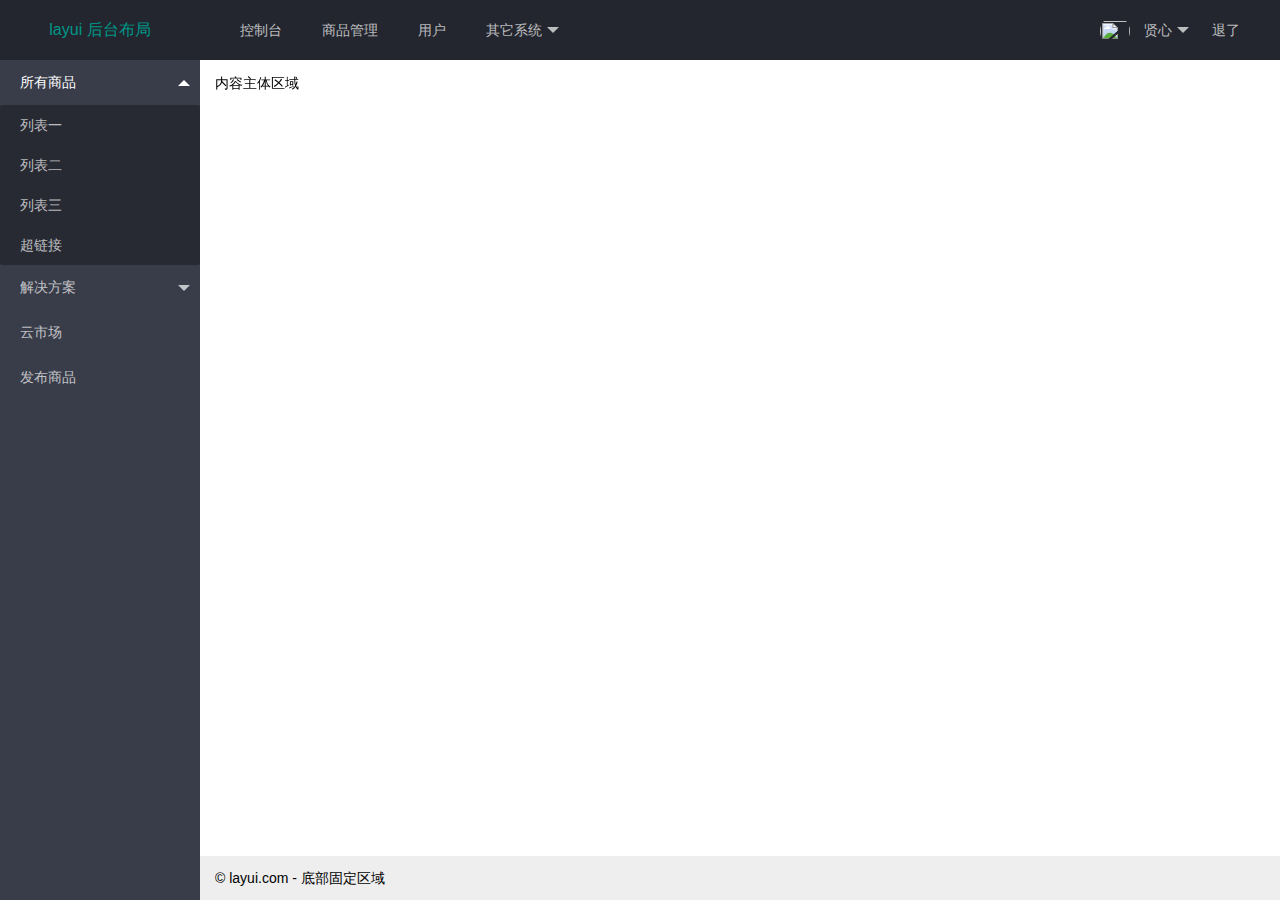
==== index.html @ 449ed222 "登录注册" ====
<!DOCTYPE html>
<html lang="en">

<head>
    <meta charset="UTF-8">
    <meta name="viewport" content="width=device-width, initial-scale=1.0">
    <title>Document</title>
</head>
<link rel="stylesheet" href="/assets/lib/layui/css/layui.css">

<body class="layui-layout-body">
    <div class="layui-layout layui-layout-admin">
        <div class="layui-header">
            <div class="layui-logo">layui 后台布局</div>
            <!-- 头部区域（可配合layui已有的水平导航） -->
            <ul class="layui-nav layui-layout-left">
                <li class="layui-nav-item"><a href="">控制台</a></li>
                <li class="layui-nav-item"><a href="">商品管理</a></li>
                <li class="layui-nav-item"><a href="">用户</a></li>
                <li class="layui-nav-item">
                    <a href="javascript:;">其它系统</a>
                    <dl class="layui-nav-child">
                        <dd><a href="">邮件管理</a></dd>
                        <dd><a href="">消息管理</a></dd>
                        <dd><a href="">授权管理</a></dd>
                    </dl>
                </li>
            </ul>
            <ul class="layui-nav layui-layout-right">
                <li class="layui-nav-item">
                    <a href="javascript:;">
                        <img src="http://t.cn/RCzsdCq" class="layui-nav-img">
                        贤心
                    </a>
                    <dl class="layui-nav-child">
                        <dd><a href="">基本资料</a></dd>
                        <dd><a href="">安全设置</a></dd>
                    </dl>
                </li>
                <li class="layui-nav-item"><a href="">退了</a></li>
            </ul>
        </div>

        <div class="layui-side layui-bg-black">
            <div class="layui-side-scroll">
                <!-- 左侧导航区域（可配合layui已有的垂直导航） -->
                <ul class="layui-nav layui-nav-tree" lay-filter="test">
                    <li class="layui-nav-item layui-nav-itemed">
                        <a class="" href="javascript:;">所有商品</a>
                        <dl class="layui-nav-child">
                            <dd><a href="javascript:;">列表一</a></dd>
                            <dd><a href="javascript:;">列表二</a></dd>
                            <dd><a href="javascript:;">列表三</a></dd>
                            <dd><a href="">超链接</a></dd>
                        </dl>
                    </li>
                    <li class="layui-nav-item">
                        <a href="javascript:;">解决方案</a>
                        <dl class="layui-nav-child">
                            <dd><a href="javascript:;">列表一</a></dd>
                            <dd><a href="javascript:;">列表二</a></dd>
                            <dd><a href="">超链接</a></dd>
                        </dl>
                    </li>
                    <li class="layui-nav-item"><a href="">云市场</a></li>
                    <li class="layui-nav-item"><a href="">发布商品</a></li>
                </ul>
            </div>
        </div>

        <div class="layui-body">
            <!-- 内容主体区域 -->
            <div style="padding: 15px;">内容主体区域</div>
        </div>

        <div class="layui-footer">
            <!-- 底部固定区域 -->
            © layui.com - 底部固定区域
        </div>
    </div>
    <script src="/assets/lib/layui/layui.all.js"></script>

</body>

</html>
---- assets/lib/layui/css/layui.css ----
/** layui-v2.5.5 MIT License By https://www.layui.com */
 .layui-inline,img{display:inline-block;vertical-align:middle}h1,h2,h3,h4,h5,h6{font-weight:400}.layui-edge,.layui-header,.layui-inline,.layui-main{position:relative}.layui-body,.layui-edge,.layui-elip{overflow:hidden}.layui-btn,.layui-edge,.layui-inline,img{vertical-align:middle}.layui-btn,.layui-disabled,.layui-icon,.layui-unselect{-moz-user-select:none;-webkit-user-select:none;-ms-user-select:none}.layui-elip,.layui-form-checkbox span,.layui-form-pane .layui-form-label{text-overflow:ellipsis;white-space:nowrap}.layui-breadcrumb,.layui-tree-btnGroup{visibility:hidden}blockquote,body,button,dd,div,dl,dt,form,h1,h2,h3,h4,h5,h6,input,li,ol,p,pre,td,textarea,th,ul{margin:0;padding:0;-webkit-tap-highlight-color:rgba(0,0,0,0)}a:active,a:hover{outline:0}img{border:none}li{list-style:none}table{border-collapse:collapse;border-spacing:0}h4,h5,h6{font-size:100%}button,input,optgroup,option,select,textarea{font-family:inherit;font-size:inherit;font-style:inherit;font-weight:inherit;outline:0}pre{white-space:pre-wrap;white-space:-moz-pre-wrap;white-space:-pre-wrap;white-space:-o-pre-wrap;word-wrap:break-word}body{line-height:24px;font:14px Helvetica Neue,Helvetica,PingFang SC,Tahoma,Arial,sans-serif}hr{height:1px;margin:10px 0;border:0;clear:both}a{color:#333;text-decoration:none}a:hover{color:#777}a cite{font-style:normal;*cursor:pointer}.layui-border-box,.layui-border-box *{box-sizing:border-box}.layui-box,.layui-box *{box-sizing:content-box}.layui-clear{clear:both;*zoom:1}.layui-clear:after{content:'\20';clear:both;*zoom:1;display:block;height:0}.layui-inline{*display:inline;*zoom:1}.layui-edge{display:inline-block;width:0;height:0;border-width:6px;border-style:dashed;border-color:transparent}.layui-edge-top{top:-4px;border-bottom-color:#999;border-bottom-style:solid}.layui-edge-right{border-left-color:#999;border-left-style:solid}.layui-edge-bottom{top:2px;border-top-color:#999;border-top-style:solid}.layui-edge-left{border-right-color:#999;border-right-style:solid}.layui-disabled,.layui-disabled:hover{color:#d2d2d2!important;cursor:not-allowed!important}.layui-circle{border-radius:100%}.layui-show{display:block!important}.layui-hide{display:none!important}@font-face{font-family:layui-icon;src:url(../font/iconfont.eot?v=250);src:url(../font/iconfont.eot?v=250#iefix) format('embedded-opentype'),url(../font/iconfont.woff2?v=250) format('woff2'),url(../font/iconfont.woff?v=250) format('woff'),url(../font/iconfont.ttf?v=250) format('truetype'),url(../font/iconfont.svg?v=250#layui-icon) format('svg')}.layui-icon{font-family:layui-icon!important;font-size:16px;font-style:normal;-webkit-font-smoothing:antialiased;-moz-osx-font-smoothing:grayscale}.layui-icon-reply-fill:before{content:"\e611"}.layui-icon-set-fill:before{content:"\e614"}.layui-icon-menu-fill:before{content:"\e60f"}.layui-icon-search:before{content:"\e615"}.layui-icon-share:before{content:"\e641"}.layui-icon-set-sm:before{content:"\e620"}.layui-icon-engine:before{content:"\e628"}.layui-icon-close:before{content:"\1006"}.layui-icon-close-fill:before{content:"\1007"}.layui-icon-chart-screen:before{content:"\e629"}.layui-icon-star:before{content:"\e600"}.layui-icon-circle-dot:before{content:"\e617"}.layui-icon-chat:before{content:"\e606"}.layui-icon-release:before{content:"\e609"}.layui-icon-list:before{content:"\e60a"}.layui-icon-chart:before{content:"\e62c"}.layui-icon-ok-circle:before{content:"\1005"}.layui-icon-layim-theme:before{content:"\e61b"}.layui-icon-table:before{content:"\e62d"}.layui-icon-right:before{content:"\e602"}.layui-icon-left:before{content:"\e603"}.layui-icon-cart-simple:before{content:"\e698"}.layui-icon-face-cry:before{content:"\e69c"}.layui-icon-face-smile:before{content:"\e6af"}.layui-icon-survey:before{content:"\e6b2"}.layui-icon-tree:before{content:"\e62e"}.layui-icon-upload-circle:before{content:"\e62f"}.layui-icon-add-circle:before{content:"\e61f"}.layui-icon-download-circle:before{content:"\e601"}.layui-icon-templeate-1:before{content:"\e630"}.layui-icon-util:before{content:"\e631"}.layui-icon-face-surprised:before{content:"\e664"}.layui-icon-edit:before{content:"\e642"}.layui-icon-speaker:before{content:"\e645"}.layui-icon-down:before{content:"\e61a"}.layui-icon-file:before{content:"\e621"}.layui-icon-layouts:before{content:"\e632"}.layui-icon-rate-half:before{content:"\e6c9"}.layui-icon-add-circle-fine:before{content:"\e608"}.layui-icon-prev-circle:before{content:"\e633"}.layui-icon-read:before{content:"\e705"}.layui-icon-404:before{content:"\e61c"}.layui-icon-carousel:before{content:"\e634"}.layui-icon-help:before{content:"\e607"}.layui-icon-code-circle:before{content:"\e635"}.layui-icon-water:before{content:"\e636"}.layui-icon-username:before{content:"\e66f"}.layui-icon-find-fill:before{content:"\e670"}.layui-icon-about:before{content:"\e60b"}.layui-icon-location:before{content:"\e715"}.layui-icon-up:before{content:"\e619"}.layui-icon-pause:before{content:"\e651"}.layui-icon-date:before{content:"\e637"}.layui-icon-layim-uploadfile:before{content:"\e61d"}.layui-icon-delete:before{content:"\e640"}.layui-icon-play:before{content:"\e652"}.layui-icon-top:before{content:"\e604"}.layui-icon-friends:before{content:"\e612"}.layui-icon-refresh-3:before{content:"\e9aa"}.layui-icon-ok:before{content:"\e605"}.layui-icon-layer:before{content:"\e638"}.layui-icon-face-smile-fine:before{content:"\e60c"}.layui-icon-dollar:before{content:"\e659"}.layui-icon-group:before{content:"\e613"}.layui-icon-layim-download:before{content:"\e61e"}.layui-icon-picture-fine:before{content:"\e60d"}.layui-icon-link:before{content:"\e64c"}.layui-icon-diamond:before{content:"\e735"}.layui-icon-log:before{content:"\e60e"}.layui-icon-rate-solid:before{content:"\e67a"}.layui-icon-fonts-del:before{content:"\e64f"}.layui-icon-unlink:before{content:"\e64d"}.layui-icon-fonts-clear:before{content:"\e639"}.layui-icon-triangle-r:before{content:"\e623"}.layui-icon-circle:before{content:"\e63f"}.layui-icon-radio:before{content:"\e643"}.layui-icon-align-center:before{content:"\e647"}.layui-icon-align-right:before{content:"\e648"}.layui-icon-align-left:before{content:"\e649"}.layui-icon-loading-1:before{content:"\e63e"}.layui-icon-return:before{content:"\e65c"}.layui-icon-fonts-strong:before{content:"\e62b"}.layui-icon-upload:before{content:"\e67c"}.layui-icon-dialogue:before{content:"\e63a"}.layui-icon-video:before{content:"\e6ed"}.layui-icon-headset:before{content:"\e6fc"}.layui-icon-cellphone-fine:before{content:"\e63b"}.layui-icon-add-1:before{content:"\e654"}.layui-icon-face-smile-b:before{content:"\e650"}.layui-icon-fonts-html:before{content:"\e64b"}.layui-icon-form:before{content:"\e63c"}.layui-icon-cart:before{content:"\e657"}.layui-icon-camera-fill:before{content:"\e65d"}.layui-icon-tabs:before{content:"\e62a"}.layui-icon-fonts-code:before{content:"\e64e"}.layui-icon-fire:before{content:"\e756"}.layui-icon-set:before{content:"\e716"}.layui-icon-fonts-u:before{content:"\e646"}.layui-icon-triangle-d:before{content:"\e625"}.layui-icon-tips:before{content:"\e702"}.layui-icon-picture:before{content:"\e64a"}.layui-icon-more-vertical:before{content:"\e671"}.layui-icon-flag:before{content:"\e66c"}.layui-icon-loading:before{content:"\e63d"}.layui-icon-fonts-i:before{content:"\e644"}.layui-icon-refresh-1:before{content:"\e666"}.layui-icon-rmb:before{content:"\e65e"}.layui-icon-home:before{content:"\e68e"}.layui-icon-user:before{content:"\e770"}.layui-icon-notice:before{content:"\e667"}.layui-icon-login-weibo:before{content:"\e675"}.layui-icon-voice:before{content:"\e688"}.layui-icon-upload-drag:before{content:"\e681"}.layui-icon-login-qq:before{content:"\e676"}.layui-icon-snowflake:before{content:"\e6b1"}.layui-icon-file-b:before{content:"\e655"}.layui-icon-template:before{content:"\e663"}.layui-icon-auz:before{content:"\e672"}.layui-icon-console:before{content:"\e665"}.layui-icon-app:before{content:"\e653"}.layui-icon-prev:before{content:"\e65a"}.layui-icon-website:before{content:"\e7ae"}.layui-icon-next:before{content:"\e65b"}.layui-icon-component:before{content:"\e857"}.layui-icon-more:before{content:"\e65f"}.layui-icon-login-wechat:before{content:"\e677"}.layui-icon-shrink-right:before{content:"\e668"}.layui-icon-spread-left:before{content:"\e66b"}.layui-icon-camera:before{content:"\e660"}.layui-icon-note:before{content:"\e66e"}.layui-icon-refresh:before{content:"\e669"}.layui-icon-female:before{content:"\e661"}.layui-icon-male:before{content:"\e662"}.layui-icon-password:before{content:"\e673"}.layui-icon-senior:before{content:"\e674"}.layui-icon-theme:before{content:"\e66a"}.layui-icon-tread:before{content:"\e6c5"}.layui-icon-praise:before{content:"\e6c6"}.layui-icon-star-fill:before{content:"\e658"}.layui-icon-rate:before{content:"\e67b"}.layui-icon-template-1:before{content:"\e656"}.layui-icon-vercode:before{content:"\e679"}.layui-icon-cellphone:before{content:"\e678"}.layui-icon-screen-full:before{content:"\e622"}.layui-icon-screen-restore:before{content:"\e758"}.layui-icon-cols:before{content:"\e610"}.layui-icon-export:before{content:"\e67d"}.layui-icon-print:before{content:"\e66d"}.layui-icon-slider:before{content:"\e714"}.layui-icon-addition:before{content:"\e624"}.layui-icon-subtraction:before{content:"\e67e"}.layui-icon-service:before{content:"\e626"}.layui-icon-transfer:before{content:"\e691"}.layui-main{width:1140px;margin:0 auto}.layui-header{z-index:1000;height:60px}.layui-header a:hover{transition:all .5s;-webkit-transition:all .5s}.layui-side{position:fixed;left:0;top:0;bottom:0;z-index:999;width:200px;overflow-x:hidden}.layui-side-scroll{position:relative;width:220px;height:100%;overflow-x:hidden}.layui-body{position:absolute;left:200px;right:0;top:0;bottom:0;z-index:998;width:auto;overflow-y:auto;box-sizing:border-box}.layui-layout-body{overflow:hidden}.layui-layout-admin .layui-header{background-color:#23262E}.layui-layout-admin .layui-side{top:60px;width:200px;overflow-x:hidden}.layui-layout-admin .layui-body{position:fixed;top:60px;bottom:44px}.layui-layout-admin .layui-main{width:auto;margin:0 15px}.layui-layout-admin .layui-footer{position:fixed;left:200px;right:0;bottom:0;height:44px;line-height:44px;padding:0 15px;background-color:#eee}.layui-layout-admin .layui-logo{position:absolute;left:0;top:0;width:200px;height:100%;line-height:60px;text-align:center;color:#009688;font-size:16px}.layui-layout-admin .layui-header .layui-nav{background:0 0}.layui-layout-left{position:absolute!important;left:200px;top:0}.layui-layout-right{position:absolute!important;right:0;top:0}.layui-container{position:relative;margin:0 auto;padding:0 15px;box-sizing:border-box}.layui-fluid{position:relative;margin:0 auto;padding:0 15px}.layui-row:after,.layui-row:before{content:'';display:block;clear:both}.layui-col-lg1,.layui-col-lg10,.layui-col-lg11,.layui-col-lg12,.layui-col-lg2,.layui-col-lg3,.layui-col-lg4,.layui-col-lg5,.layui-col-lg6,.layui-col-lg7,.layui-col-lg8,.layui-col-lg9,.layui-col-md1,.layui-col-md10,.layui-col-md11,.layui-col-md12,.layui-col-md2,.layui-col-md3,.layui-col-md4,.layui-col-md5,.layui-col-md6,.layui-col-md7,.layui-col-md8,.layui-col-md9,.layui-col-sm1,.layui-col-sm10,.layui-col-sm11,.layui-col-sm12,.layui-col-sm2,.layui-col-sm3,.layui-col-sm4,.layui-col-sm5,.layui-col-sm6,.layui-col-sm7,.layui-col-sm8,.layui-col-sm9,.layui-col-xs1,.layui-col-xs10,.layui-col-xs11,.layui-col-xs12,.layui-col-xs2,.layui-col-xs3,.layui-col-xs4,.layui-col-xs5,.layui-col-xs6,.layui-col-xs7,.layui-col-xs8,.layui-col-xs9{position:relative;display:block;box-sizing:border-box}.layui-col-xs1,.layui-col-xs10,.layui-col-xs11,.layui-col-xs12,.layui-col-xs2,.layui-col-xs3,.layui-col-xs4,.layui-col-xs5,.layui-col-xs6,.layui-col-xs7,.layui-col-xs8,.layui-col-xs9{float:left}.layui-col-xs1{width:8.33333333%}.layui-col-xs2{width:16.66666667%}.layui-col-xs3{width:25%}.layui-col-xs4{width:33.33333333%}.layui-col-xs5{width:41.66666667%}.layui-col-xs6{width:50%}.layui-col-xs7{width:58.33333333%}.layui-col-xs8{width:66.66666667%}.layui-col-xs9{width:75%}.layui-col-xs10{width:83.33333333%}.layui-col-xs11{width:91.66666667%}.layui-col-xs12{width:100%}.layui-col-xs-offset1{margin-left:8.33333333%}.layui-col-xs-offset2{margin-left:16.66666667%}.layui-col-xs-offset3{margin-left:25%}.layui-col-xs-offset4{margin-left:33.33333333%}.layui-col-xs-offset5{margin-left:41.66666667%}.layui-col-xs-offset6{margin-left:50%}.layui-col-xs-offset7{margin-left:58.33333333%}.layui-col-xs-offset8{margin-left:66.66666667%}.layui-col-xs-offset9{margin-left:75%}.layui-col-xs-offset10{margin-left:83.33333333%}.layui-col-xs-offset11{margin-left:91.66666667%}.layui-col-xs-offset12{margin-left:100%}@media screen and (max-width:768px){.layui-hide-xs{display:none!important}.layui-show-xs-block{display:block!important}.layui-show-xs-inline{display:inline!important}.layui-show-xs-inline-block{display:inline-block!important}}@media screen and (min-width:768px){.layui-container{width:750px}.layui-hide-sm{display:none!important}.layui-show-sm-block{display:block!important}.layui-show-sm-inline{display:inline!important}.layui-show-sm-inline-block{display:inline-block!important}.layui-col-sm1,.layui-col-sm10,.layui-col-sm11,.layui-col-sm12,.layui-col-sm2,.layui-col-sm3,.layui-col-sm4,.layui-col-sm5,.layui-col-sm6,.layui-col-sm7,.layui-col-sm8,.layui-col-sm9{float:left}.layui-col-sm1{width:8.33333333%}.layui-col-sm2{width:16.66666667%}.layui-col-sm3{width:25%}.layui-col-sm4{width:33.33333333%}.layui-col-sm5{width:41.66666667%}.layui-col-sm6{width:50%}.layui-col-sm7{width:58.33333333%}.layui-col-sm8{width:66.66666667%}.layui-col-sm9{width:75%}.layui-col-sm10{width:83.33333333%}.layui-col-sm11{width:91.66666667%}.layui-col-sm12{width:100%}.layui-col-sm-offset1{margin-left:8.33333333%}.layui-col-sm-offset2{margin-left:16.66666667%}.layui-col-sm-offset3{margin-left:25%}.layui-col-sm-offset4{margin-left:33.33333333%}.layui-col-sm-offset5{margin-left:41.66666667%}.layui-col-sm-offset6{margin-left:50%}.layui-col-sm-offset7{margin-left:58.33333333%}.layui-col-sm-offset8{margin-left:66.66666667%}.layui-col-sm-offset9{margin-left:75%}.layui-col-sm-offset10{margin-left:83.33333333%}.layui-col-sm-offset11{margin-left:91.66666667%}.layui-col-sm-offset12{margin-left:100%}}@media screen and (min-width:992px){.layui-container{width:970px}.layui-hide-md{display:none!important}.layui-show-md-block{display:block!important}.layui-show-md-inline{display:inline!important}.layui-show-md-inline-block{display:inline-block!important}.layui-col-md1,.layui-col-md10,.layui-col-md11,.layui-col-md12,.layui-col-md2,.layui-col-md3,.layui-col-md4,.layui-col-md5,.layui-col-md6,.layui-col-md7,.layui-col-md8,.layui-col-md9{float:left}.layui-col-md1{width:8.33333333%}.layui-col-md2{width:16.66666667%}.layui-col-md3{width:25%}.layui-col-md4{width:33.33333333%}.layui-col-md5{width:41.66666667%}.layui-col-md6{width:50%}.layui-col-md7{width:58.33333333%}.layui-col-md8{width:66.66666667%}.layui-col-md9{width:75%}.layui-col-md10{width:83.33333333%}.layui-col-md11{width:91.66666667%}.layui-col-md12{width:100%}.layui-col-md-offset1{margin-left:8.33333333%}.layui-col-md-offset2{margin-left:16.66666667%}.layui-col-md-offset3{margin-left:25%}.layui-col-md-offset4{margin-left:33.33333333%}.layui-col-md-offset5{margin-left:41.66666667%}.layui-col-md-offset6{margin-left:50%}.layui-col-md-offset7{margin-left:58.33333333%}.layui-col-md-offset8{margin-left:66.66666667%}.layui-col-md-offset9{margin-left:75%}.layui-col-md-offset10{margin-left:83.33333333%}.layui-col-md-offset11{margin-left:91.66666667%}.layui-col-md-offset12{margin-left:100%}}@media screen and (min-width:1200px){.layui-container{width:1170px}.layui-hide-lg{display:none!important}.layui-show-lg-block{display:block!important}.layui-show-lg-inline{display:inline!important}.layui-show-lg-inline-block{display:inline-block!important}.layui-col-lg1,.layui-col-lg10,.layui-col-lg11,.layui-col-lg12,.layui-col-lg2,.layui-col-lg3,.layui-col-lg4,.layui-col-lg5,.layui-col-lg6,.layui-col-lg7,.layui-col-lg8,.layui-col-lg9{float:left}.layui-col-lg1{width:8.33333333%}.layui-col-lg2{width:16.66666667%}.layui-col-lg3{width:25%}.layui-col-lg4{width:33.33333333%}.layui-col-lg5{width:41.66666667%}.layui-col-lg6{width:50%}.layui-col-lg7{width:58.33333333%}.layui-col-lg8{width:66.66666667%}.layui-col-lg9{width:75%}.layui-col-lg10{width:83.33333333%}.layui-col-lg11{width:91.66666667%}.layui-col-lg12{width:100%}.layui-col-lg-offset1{margin-left:8.33333333%}.layui-col-lg-offset2{margin-left:16.66666667%}.layui-col-lg-offset3{margin-left:25%}.layui-col-lg-offset4{margin-left:33.33333333%}.layui-col-lg-offset5{margin-left:41.66666667%}.layui-col-lg-offset6{margin-left:50%}.layui-col-lg-offset7{margin-left:58.33333333%}.layui-col-lg-offset8{margin-left:66.66666667%}.layui-col-lg-offset9{margin-left:75%}.layui-col-lg-offset10{margin-left:83.33333333%}.layui-col-lg-offset11{margin-left:91.66666667%}.layui-col-lg-offset12{margin-left:100%}}.layui-col-space1{margin:-.5px}.layui-col-space1>*{padding:.5px}.layui-col-space3{margin:-1.5px}.layui-col-space3>*{padding:1.5px}.layui-col-space5{margin:-2.5px}.layui-col-space5>*{padding:2.5px}.layui-col-space8{margin:-3.5px}.layui-col-space8>*{padding:3.5px}.layui-col-space10{margin:-5px}.layui-col-space10>*{padding:5px}.layui-col-space12{margin:-6px}.layui-col-space12>*{padding:6px}.layui-col-space15{margin:-7.5px}.layui-col-space15>*{padding:7.5px}.layui-col-space18{margin:-9px}.layui-col-space18>*{padding:9px}.layui-col-space20{margin:-10px}.layui-col-space20>*{padding:10px}.layui-col-space22{margin:-11px}.layui-col-space22>*{padding:11px}.layui-col-space25{margin:-12.5px}.layui-col-space25>*{padding:12.5px}.layui-col-space30{margin:-15px}.layui-col-space30>*{padding:15px}.layui-btn,.layui-input,.layui-select,.layui-textarea,.layui-upload-button{outline:0;-webkit-appearance:none;transition:all .3s;-webkit-transition:all .3s;box-sizing:border-box}.layui-elem-quote{margin-bottom:10px;padding:15px;line-height:22px;border-left:5px solid #009688;border-radius:0 2px 2px 0;background-color:#f2f2f2}.layui-quote-nm{border-style:solid;border-width:1px 1px 1px 5px;background:0 0}.layui-elem-field{margin-bottom:10px;padding:0;border-width:1px;border-style:solid}.layui-elem-field legend{margin-left:20px;padding:0 10px;font-size:20px;font-weight:300}.layui-field-title{margin:10px 0 20px;border-width:1px 0 0}.layui-field-box{padding:10px 15px}.layui-field-title .layui-field-box{padding:10px 0}.layui-progress{position:relative;height:6px;border-radius:20px;background-color:#e2e2e2}.layui-progress-bar{position:absolute;left:0;top:0;width:0;max-width:100%;height:6px;border-radius:20px;text-align:right;background-color:#5FB878;transition:all .3s;-webkit-transition:all .3s}.layui-progress-big,.layui-progress-big .layui-progress-bar{height:18px;line-height:18px}.layui-progress-text{position:relative;top:-20px;line-height:18px;font-size:12px;color:#666}.layui-progress-big .layui-progress-text{position:static;padding:0 10px;color:#fff}.layui-collapse{border-width:1px;border-style:solid;border-radius:2px}.layui-colla-content,.layui-colla-item{border-top-width:1px;border-top-style:solid}.layui-colla-item:first-child{border-top:none}.layui-colla-title{position:relative;height:42px;line-height:42px;padding:0 15px 0 35px;color:#333;background-color:#f2f2f2;cursor:pointer;font-size:14px;overflow:hidden}.layui-colla-content{display:none;padding:10px 15px;line-height:22px;color:#666}.layui-colla-icon{position:absolute;left:15px;top:0;font-size:14px}.layui-card{margin-bottom:15px;border-radius:2px;background-color:#fff;box-shadow:0 1px 2px 0 rgba(0,0,0,.05)}.layui-card:last-child{margin-bottom:0}.layui-card-header{position:relative;height:42px;line-height:42px;padding:0 15px;border-bottom:1px solid #f6f6f6;color:#333;border-radius:2px 2px 0 0;font-size:14px}.layui-bg-black,.layui-bg-blue,.layui-bg-cyan,.layui-bg-green,.layui-bg-orange,.layui-bg-red{color:#fff!important}.layui-card-body{position:relative;padding:10px 15px;line-height:24px}.layui-card-body[pad15]{padding:15px}.layui-card-body[pad20]{padding:20px}.layui-card-body .layui-table{margin:5px 0}.layui-card .layui-tab{margin:0}.layui-panel-window{position:relative;padding:15px;border-radius:0;border-top:5px solid #E6E6E6;background-color:#fff}.layui-auxiliar-moving{position:fixed;left:0;right:0;top:0;bottom:0;width:100%;height:100%;background:0 0;z-index:9999999999}.layui-form-label,.layui-form-mid,.layui-form-select,.layui-input-block,.layui-input-inline,.layui-textarea{position:relative}.layui-bg-red{background-color:#FF5722!important}.layui-bg-orange{background-color:#FFB800!important}.layui-bg-green{background-color:#009688!important}.layui-bg-cyan{background-color:#2F4056!important}.layui-bg-blue{background-color:#1E9FFF!important}.layui-bg-black{background-color:#393D49!important}.layui-bg-gray{background-color:#eee!important;color:#666!important}.layui-badge-rim,.layui-colla-content,.layui-colla-item,.layui-collapse,.layui-elem-field,.layui-form-pane .layui-form-item[pane],.layui-form-pane .layui-form-label,.layui-input,.layui-layedit,.layui-layedit-tool,.layui-quote-nm,.layui-select,.layui-tab-bar,.layui-tab-card,.layui-tab-title,.layui-tab-title .layui-this:after,.layui-textarea{border-color:#e6e6e6}.layui-timeline-item:before,hr{background-color:#e6e6e6}.layui-text{line-height:22px;font-size:14px;color:#666}.layui-text h1,.layui-text h2,.layui-text h3{font-weight:500;color:#333}.layui-text h1{font-size:30px}.layui-text h2{font-size:24px}.layui-text h3{font-size:18px}.layui-text a:not(.layui-btn){color:#01AAED}.layui-text a:not(.layui-btn):hover{text-decoration:underline}.layui-text ul{padding:5px 0 5px 15px}.layui-text ul li{margin-top:5px;list-style-type:disc}.layui-text em,.layui-word-aux{color:#999!important;padding:0 5px!important}.layui-btn{display:inline-block;height:38px;line-height:38px;padding:0 18px;background-color:#009688;color:#fff;white-space:nowrap;text-align:center;font-size:14px;border:none;border-radius:2px;cursor:pointer}.layui-btn:hover{opacity:.8;filter:alpha(opacity=80);color:#fff}.layui-btn:active{opacity:1;filter:alpha(opacity=100)}.layui-btn+.layui-btn{margin-left:10px}.layui-btn-container{font-size:0}.layui-btn-container .layui-btn{margin-right:10px;margin-bottom:10px}.layui-btn-container .layui-btn+.layui-btn{margin-left:0}.layui-table .layui-btn-container .layui-btn{margin-bottom:9px}.layui-btn-radius{border-radius:100px}.layui-btn .layui-icon{margin-right:3px;font-size:18px;vertical-align:bottom;vertical-align:middle\9}.layui-btn-primary{border:1px solid #C9C9C9;background-color:#fff;color:#555}.layui-btn-primary:hover{border-color:#009688;color:#333}.layui-btn-normal{background-color:#1E9FFF}.layui-btn-warm{background-color:#FFB800}.layui-btn-danger{background-color:#FF5722}.layui-btn-checked{background-color:#5FB878}.layui-btn-disabled,.layui-btn-disabled:active,.layui-btn-disabled:hover{border:1px solid #e6e6e6;background-color:#FBFBFB;color:#C9C9C9;cursor:not-allowed;opacity:1}.layui-btn-lg{height:44px;line-height:44px;padding:0 25px;font-size:16px}.layui-btn-sm{height:30px;line-height:30px;padding:0 10px;font-size:12px}.layui-btn-sm i{font-size:16px!important}.layui-btn-xs{height:22px;line-height:22px;padding:0 5px;font-size:12px}.layui-btn-xs i{font-size:14px!important}.layui-btn-group{display:inline-block;vertical-align:middle;font-size:0}.layui-btn-group .layui-btn{margin-left:0!important;margin-right:0!important;border-left:1px solid rgba(255,255,255,.5);border-radius:0}.layui-btn-group .layui-btn-primary{border-left:none}.layui-btn-group .layui-btn-primary:hover{border-color:#C9C9C9;color:#009688}.layui-btn-group .layui-btn:first-child{border-left:none;border-radius:2px 0 0 2px}.layui-btn-group .layui-btn-primary:first-child{border-left:1px solid #c9c9c9}.layui-btn-group .layui-btn:last-child{border-radius:0 2px 2px 0}.layui-btn-group .layui-btn+.layui-btn{margin-left:0}.layui-btn-group+.layui-btn-group{margin-left:10px}.layui-btn-fluid{width:100%}.layui-input,.layui-select,.layui-textarea{height:38px;line-height:1.3;line-height:38px\9;border-width:1px;border-style:solid;background-color:#fff;border-radius:2px}.layui-input::-webkit-input-placeholder,.layui-select::-webkit-input-placeholder,.layui-textarea::-webkit-input-placeholder{line-height:1.3}.layui-input,.layui-textarea{display:block;width:100%;padding-left:10px}.layui-input:hover,.layui-textarea:hover{border-color:#D2D2D2!important}.layui-input:focus,.layui-textarea:focus{border-color:#C9C9C9!important}.layui-textarea{min-height:100px;height:auto;line-height:20px;padding:6px 10px;resize:vertical}.layui-select{padding:0 10px}.layui-form input[type=checkbox],.layui-form input[type=radio],.layui-form select{display:none}.layui-form [lay-ignore]{display:initial}.layui-form-item{margin-bottom:15px;clear:both;*zoom:1}.layui-form-item:after{content:'\20';clear:both;*zoom:1;display:block;height:0}.layui-form-label{float:left;display:block;padding:9px 15px;width:80px;font-weight:400;line-height:20px;text-align:right}.layui-form-label-col{display:block;float:none;padding:9px 0;line-height:20px;text-align:left}.layui-form-item .layui-inline{margin-bottom:5px;margin-right:10px}.layui-input-block{margin-left:110px;min-height:36px}.layui-input-inline{display:inline-block;vertical-align:middle}.layui-form-item .layui-input-inline{float:left;width:190px;margin-right:10px}.layui-form-text .layui-input-inline{width:auto}.layui-form-mid{float:left;display:block;padding:9px 0!important;line-height:20px;margin-right:10px}.layui-form-danger+.layui-form-select .layui-input,.layui-form-danger:focus{border-color:#FF5722!important}.layui-form-select .layui-input{padding-right:30px;cursor:pointer}.layui-form-select .layui-edge{position:absolute;right:10px;top:50%;margin-top:-3px;cursor:pointer;border-width:6px;border-top-color:#c2c2c2;border-top-style:solid;transition:all .3s;-webkit-transition:all .3s}.layui-form-select dl{display:none;position:absolute;left:0;top:42px;padding:5px 0;z-index:899;min-width:100%;border:1px solid #d2d2d2;max-height:300px;overflow-y:auto;background-color:#fff;border-radius:2px;box-shadow:0 2px 4px rgba(0,0,0,.12);box-sizing:border-box}.layui-form-select dl dd,.layui-form-select dl dt{padding:0 10px;line-height:36px;white-space:nowrap;overflow:hidden;text-overflow:ellipsis}.layui-form-select dl dt{font-size:12px;color:#999}.layui-form-select dl dd{cursor:pointer}.layui-form-select dl dd:hover{background-color:#f2f2f2;-webkit-transition:.5s all;transition:.5s all}.layui-form-select .layui-select-group dd{padding-left:20px}.layui-form-select dl dd.layui-select-tips{padding-left:10px!important;color:#999}.layui-form-select dl dd.layui-this{background-color:#5FB878;color:#fff}.layui-form-checkbox,.layui-form-select dl dd.layui-disabled{background-color:#fff}.layui-form-selected dl{display:block}.layui-form-checkbox,.layui-form-checkbox *,.layui-form-switch{display:inline-block;vertical-align:middle}.layui-form-selected .layui-edge{margin-top:-9px;-webkit-transform:rotate(180deg);transform:rotate(180deg);margin-top:-3px\9}:root .layui-form-selected .layui-edge{margin-top:-9px\0/IE9}.layui-form-selectup dl{top:auto;bottom:42px}.layui-select-none{margin:5px 0;text-align:center;color:#999}.layui-select-disabled .layui-disabled{border-color:#eee!important}.layui-select-disabled .layui-edge{border-top-color:#d2d2d2}.layui-form-checkbox{position:relative;height:30px;line-height:30px;margin-right:10px;padding-right:30px;cursor:pointer;font-size:0;-webkit-transition:.1s linear;transition:.1s linear;box-sizing:border-box}.layui-form-checkbox span{padding:0 10px;height:100%;font-size:14px;border-radius:2px 0 0 2px;background-color:#d2d2d2;color:#fff;overflow:hidden}.layui-form-checkbox:hover span{background-color:#c2c2c2}.layui-form-checkbox i{position:absolute;right:0;top:0;width:30px;height:28px;border:1px solid #d2d2d2;border-left:none;border-radius:0 2px 2px 0;color:#fff;font-size:20px;text-align:center}.layui-form-checkbox:hover i{border-color:#c2c2c2;color:#c2c2c2}.layui-form-checked,.layui-form-checked:hover{border-color:#5FB878}.layui-form-checked span,.layui-form-checked:hover span{background-color:#5FB878}.layui-form-checked i,.layui-form-checked:hover i{color:#5FB878}.layui-form-item .layui-form-checkbox{margin-top:4px}.layui-form-checkbox[lay-skin=primary]{height:auto!important;line-height:normal!important;min-width:18px;min-height:18px;border:none!important;margin-right:0;padding-left:28px;padding-right:0;background:0 0}.layui-form-checkbox[lay-skin=primary] span{padding-left:0;padding-right:15px;line-height:18px;background:0 0;color:#666}.layui-form-checkbox[lay-skin=primary] i{right:auto;left:0;width:16px;height:16px;line-height:16px;border:1px solid #d2d2d2;font-size:12px;border-radius:2px;background-color:#fff;-webkit-transition:.1s linear;transition:.1s linear}.layui-form-checkbox[lay-skin=primary]:hover i{border-color:#5FB878;color:#fff}.layui-form-checked[lay-skin=primary] i{border-color:#5FB878!important;background-color:#5FB878;color:#fff}.layui-checkbox-disbaled[lay-skin=primary] span{background:0 0!important;color:#c2c2c2}.layui-checkbox-disbaled[lay-skin=primary]:hover i{border-color:#d2d2d2}.layui-form-item .layui-form-checkbox[lay-skin=primary]{margin-top:10px}.layui-form-switch{position:relative;height:22px;line-height:22px;min-width:35px;padding:0 5px;margin-top:8px;border:1px solid #d2d2d2;border-radius:20px;cursor:pointer;background-color:#fff;-webkit-transition:.1s linear;transition:.1s linear}.layui-form-switch i{position:absolute;left:5px;top:3px;width:16px;height:16px;border-radius:20px;background-color:#d2d2d2;-webkit-transition:.1s linear;transition:.1s linear}.layui-form-switch em{position:relative;top:0;width:25px;margin-left:21px;padding:0!important;text-align:center!important;color:#999!important;font-style:normal!important;font-size:12px}.layui-form-onswitch{border-color:#5FB878;background-color:#5FB878}.layui-checkbox-disbaled,.layui-checkbox-disbaled i{border-color:#e2e2e2!important}.layui-form-onswitch i{left:100%;margin-left:-21px;background-color:#fff}.layui-form-onswitch em{margin-left:5px;margin-right:21px;color:#fff!important}.layui-checkbox-disbaled span{background-color:#e2e2e2!important}.layui-checkbox-disbaled:hover i{color:#fff!important}[lay-radio]{display:none}.layui-form-radio,.layui-form-radio *{display:inline-block;vertical-align:middle}.layui-form-radio{line-height:28px;margin:6px 10px 0 0;padding-right:10px;cursor:pointer;font-size:0}.layui-form-radio *{font-size:14px}.layui-form-radio>i{margin-right:8px;font-size:22px;color:#c2c2c2}.layui-form-radio>i:hover,.layui-form-radioed>i{color:#5FB878}.layui-radio-disbaled>i{color:#e2e2e2!important}.layui-form-pane .layui-form-label{width:110px;padding:8px 15px;height:38px;line-height:20px;border-width:1px;border-style:solid;border-radius:2px 0 0 2px;text-align:center;background-color:#FBFBFB;overflow:hidden;box-sizing:border-box}.layui-form-pane .layui-input-inline{margin-left:-1px}.layui-form-pane .layui-input-block{margin-left:110px;left:-1px}.layui-form-pane .layui-input{border-radius:0 2px 2px 0}.layui-form-pane .layui-form-text .layui-form-label{float:none;width:100%;border-radius:2px;box-sizing:border-box;text-align:left}.layui-form-pane .layui-form-text .layui-input-inline{display:block;margin:0;top:-1px;clear:both}.layui-form-pane .layui-form-text .layui-input-block{margin:0;left:0;top:-1px}.layui-form-pane .layui-form-text .layui-textarea{min-height:100px;border-radius:0 0 2px 2px}.layui-form-pane .layui-form-checkbox{margin:4px 0 4px 10px}.layui-form-pane .layui-form-radio,.layui-form-pane .layui-form-switch{margin-top:6px;margin-left:10px}.layui-form-pane .layui-form-item[pane]{position:relative;border-width:1px;border-style:solid}.layui-form-pane .layui-form-item[pane] .layui-form-label{position:absolute;left:0;top:0;height:100%;border-width:0 1px 0 0}.layui-form-pane .layui-form-item[pane] .layui-input-inline{margin-left:110px}@media screen and (max-width:450px){.layui-form-item .layui-form-label{text-overflow:ellipsis;overflow:hidden;white-space:nowrap}.layui-form-item .layui-inline{display:block;margin-right:0;margin-bottom:20px;clear:both}.layui-form-item .layui-inline:after{content:'\20';clear:both;display:block;height:0}.layui-form-item .layui-input-inline{display:block;float:none;left:-3px;width:auto;margin:0 0 10px 112px}.layui-form-item .layui-input-inline+.layui-form-mid{margin-left:110px;top:-5px;padding:0}.layui-form-item .layui-form-checkbox{margin-right:5px;margin-bottom:5px}}.layui-layedit{border-width:1px;border-style:solid;border-radius:2px}.layui-layedit-tool{padding:3px 5px;border-bottom-width:1px;border-bottom-style:solid;font-size:0}.layedit-tool-fixed{position:fixed;top:0;border-top:1px solid #e2e2e2}.layui-layedit-tool .layedit-tool-mid,.layui-layedit-tool .layui-icon{display:inline-block;vertical-align:middle;text-align:center;font-size:14px}.layui-layedit-tool .layui-icon{position:relative;width:32px;height:30px;line-height:30px;margin:3px 5px;color:#777;cursor:pointer;border-radius:2px}.layui-layedit-tool .layui-icon:hover{color:#393D49}.layui-layedit-tool .layui-icon:active{color:#000}.layui-layedit-tool .layedit-tool-active{background-color:#e2e2e2;color:#000}.layui-layedit-tool .layui-disabled,.layui-layedit-tool .layui-disabled:hover{color:#d2d2d2;cursor:not-allowed}.layui-layedit-tool .layedit-tool-mid{width:1px;height:18px;margin:0 10px;background-color:#d2d2d2}.layedit-tool-html{width:50px!important;font-size:30px!important}.layedit-tool-b,.layedit-tool-code,.layedit-tool-help{font-size:16px!important}.layedit-tool-d,.layedit-tool-face,.layedit-tool-image,.layedit-tool-unlink{font-size:18px!important}.layedit-tool-image input{position:absolute;font-size:0;left:0;top:0;width:100%;height:100%;opacity:.01;filter:Alpha(opacity=1);cursor:pointer}.layui-layedit-iframe iframe{display:block;width:100%}#LAY_layedit_code{overflow:hidden}.layui-laypage{display:inline-block;*display:inline;*zoom:1;vertical-align:middle;margin:10px 0;font-size:0}.layui-laypage>a:first-child,.layui-laypage>a:first-child em{border-radius:2px 0 0 2px}.layui-laypage>a:last-child,.layui-laypage>a:last-child em{border-radius:0 2px 2px 0}.layui-laypage>:first-child{margin-left:0!important}.layui-laypage>:last-child{margin-right:0!important}.layui-laypage a,.layui-laypage button,.layui-laypage input,.layui-laypage select,.layui-laypage span{border:1px solid #e2e2e2}.layui-laypage a,.layui-laypage span{display:inline-block;*display:inline;*zoom:1;vertical-align:middle;padding:0 15px;height:28px;line-height:28px;margin:0 -1px 5px 0;background-color:#fff;color:#333;font-size:12px}.layui-flow-more a *,.layui-laypage input,.layui-table-view select[lay-ignore]{display:inline-block}.layui-laypage a:hover{color:#009688}.layui-laypage em{font-style:normal}.layui-laypage .layui-laypage-spr{color:#999;font-weight:700}.layui-laypage a{text-decoration:none}.layui-laypage .layui-laypage-curr{position:relative}.layui-laypage .layui-laypage-curr em{position:relative;color:#fff}.layui-laypage .layui-laypage-curr .layui-laypage-em{position:absolute;left:-1px;top:-1px;padding:1px;width:100%;height:100%;background-color:#009688}.layui-laypage-em{border-radius:2px}.layui-laypage-next em,.layui-laypage-prev em{font-family:Sim sun;font-size:16px}.layui-laypage .layui-laypage-count,.layui-laypage .layui-laypage-limits,.layui-laypage .layui-laypage-refresh,.layui-laypage .layui-laypage-skip{margin-left:10px;margin-right:10px;padding:0;border:none}.layui-laypage .layui-laypage-limits,.layui-laypage .layui-laypage-refresh{vertical-align:top}.layui-laypage .layui-laypage-refresh i{font-size:18px;cursor:pointer}.layui-laypage select{height:22px;padding:3px;border-radius:2px;cursor:pointer}.layui-laypage .layui-laypage-skip{height:30px;line-height:30px;color:#999}.layui-laypage button,.layui-laypage input{height:30px;line-height:30px;border-radius:2px;vertical-align:top;background-color:#fff;box-sizing:border-box}.layui-laypage input{width:40px;margin:0 10px;padding:0 3px;text-align:center}.layui-laypage input:focus,.layui-laypage select:focus{border-color:#009688!important}.layui-laypage button{margin-left:10px;padding:0 10px;cursor:pointer}.layui-table,.layui-table-view{margin:10px 0}.layui-flow-more{margin:10px 0;text-align:center;color:#999;font-size:14px}.layui-flow-more a{height:32px;line-height:32px}.layui-flow-more a *{vertical-align:top}.layui-flow-more a cite{padding:0 20px;border-radius:3px;background-color:#eee;color:#333;font-style:normal}.layui-flow-more a cite:hover{opacity:.8}.layui-flow-more a i{font-size:30px;color:#737383}.layui-table{width:100%;background-color:#fff;color:#666}.layui-table tr{transition:all .3s;-webkit-transition:all .3s}.layui-table th{text-align:left;font-weight:400}.layui-table tbody tr:hover,.layui-table thead tr,.layui-table-click,.layui-table-header,.layui-table-hover,.layui-table-mend,.layui-table-patch,.layui-table-tool,.layui-table-total,.layui-table-total tr,.layui-table[lay-even] tr:nth-child(even){background-color:#f2f2f2}.layui-table td,.layui-table th,.layui-table-col-set,.layui-table-fixed-r,.layui-table-grid-down,.layui-table-header,.layui-table-page,.layui-table-tips-main,.layui-table-tool,.layui-table-total,.layui-table-view,.layui-table[lay-skin=line],.layui-table[lay-skin=row]{border-width:1px;border-style:solid;border-color:#e6e6e6}.layui-table td,.layui-table th{position:relative;padding:9px 15px;min-height:20px;line-height:20px;font-size:14px}.layui-table[lay-skin=line] td,.layui-table[lay-skin=line] th{border-width:0 0 1px}.layui-table[lay-skin=row] td,.layui-table[lay-skin=row] th{border-width:0 1px 0 0}.layui-table[lay-skin=nob] td,.layui-table[lay-skin=nob] th{border:none}.layui-table img{max-width:100px}.layui-table[lay-size=lg] td,.layui-table[lay-size=lg] th{padding:15px 30px}.layui-table-view .layui-table[lay-size=lg] .layui-table-cell{height:40px;line-height:40px}.layui-table[lay-size=sm] td,.layui-table[lay-size=sm] th{font-size:12px;padding:5px 10px}.layui-table-view .layui-table[lay-size=sm] .layui-table-cell{height:20px;line-height:20px}.layui-table[lay-data]{display:none}.layui-table-box{position:relative;overflow:hidden}.layui-table-view .layui-table{position:relative;width:auto;margin:0}.layui-table-view .layui-table[lay-skin=line]{border-width:0 1px 0 0}.layui-table-view .layui-table[lay-skin=row]{border-width:0 0 1px}.layui-table-view .layui-table td,.layui-table-view .layui-table th{padding:5px 0;border-top:none;border-left:none}.layui-table-view .layui-table th.layui-unselect .layui-table-cell span{cursor:pointer}.layui-table-view .layui-table td{cursor:default}.layui-table-view .layui-table td[data-edit=text]{cursor:text}.layui-table-view .layui-form-checkbox[lay-skin=primary] i{width:18px;height:18px}.layui-table-view .layui-form-radio{line-height:0;padding:0}.layui-table-view .layui-form-radio>i{margin:0;font-size:20px}.layui-table-init{position:absolute;left:0;top:0;width:100%;height:100%;text-align:center;z-index:110}.layui-table-init .layui-icon{position:absolute;left:50%;top:50%;margin:-15px 0 0 -15px;font-size:30px;color:#c2c2c2}.layui-table-header{border-width:0 0 1px;overflow:hidden}.layui-table-header .layui-table{margin-bottom:-1px}.layui-table-tool .layui-inline[lay-event]{position:relative;width:26px;height:26px;padding:5px;line-height:16px;margin-right:10px;text-align:center;color:#333;border:1px solid #ccc;cursor:pointer;-webkit-transition:.5s all;transition:.5s all}.layui-table-tool .layui-inline[lay-event]:hover{border:1px solid #999}.layui-table-tool-temp{padding-right:120px}.layui-table-tool-self{position:absolute;right:17px;top:10px}.layui-table-tool .layui-table-tool-self .layui-inline[lay-event]{margin:0 0 0 10px}.layui-table-tool-panel{position:absolute;top:29px;left:-1px;padding:5px 0;min-width:150px;min-height:40px;border:1px solid #d2d2d2;text-align:left;overflow-y:auto;background-color:#fff;box-shadow:0 2px 4px rgba(0,0,0,.12)}.layui-table-cell,.layui-table-tool-panel li{overflow:hidden;text-overflow:ellipsis;white-space:nowrap}.layui-table-tool-panel li{padding:0 10px;line-height:30px;-webkit-transition:.5s all;transition:.5s all}.layui-table-tool-panel li .layui-form-checkbox[lay-skin=primary]{width:100%;padding-left:28px}.layui-table-tool-panel li:hover{background-color:#f2f2f2}.layui-table-tool-panel li .layui-form-checkbox[lay-skin=primary] i{position:absolute;left:0;top:0}.layui-table-tool-panel li .layui-form-checkbox[lay-skin=primary] span{padding:0}.layui-table-tool .layui-table-tool-self .layui-table-tool-panel{left:auto;right:-1px}.layui-table-col-set{position:absolute;right:0;top:0;width:20px;height:100%;border-width:0 0 0 1px;background-color:#fff}.layui-table-sort{width:10px;height:20px;margin-left:5px;cursor:pointer!important}.layui-table-sort .layui-edge{position:absolute;left:5px;border-width:5px}.layui-table-sort .layui-table-sort-asc{top:3px;border-top:none;border-bottom-style:solid;border-bottom-color:#b2b2b2}.layui-table-sort .layui-table-sort-asc:hover{border-bottom-color:#666}.layui-table-sort .layui-table-sort-desc{bottom:5px;border-bottom:none;border-top-style:solid;border-top-color:#b2b2b2}.layui-table-sort .layui-table-sort-desc:hover{border-top-color:#666}.layui-table-sort[lay-sort=asc] .layui-table-sort-asc{border-bottom-color:#000}.layui-table-sort[lay-sort=desc] .layui-table-sort-desc{border-top-color:#000}.layui-table-cell{height:28px;line-height:28px;padding:0 15px;position:relative;box-sizing:border-box}.layui-table-cell .layui-form-checkbox[lay-skin=primary]{top:-1px;padding:0}.layui-table-cell .layui-table-link{color:#01AAED}.laytable-cell-checkbox,.laytable-cell-numbers,.laytable-cell-radio,.laytable-cell-space{padding:0;text-align:center}.layui-table-body{position:relative;overflow:auto;margin-right:-1px;margin-bottom:-1px}.layui-table-body .layui-none{line-height:26px;padding:15px;text-align:center;color:#999}.layui-table-fixed{position:absolute;left:0;top:0;z-index:101}.layui-table-fixed .layui-table-body{overflow:hidden}.layui-table-fixed-l{box-shadow:0 -1px 8px rgba(0,0,0,.08)}.layui-table-fixed-r{left:auto;right:-1px;border-width:0 0 0 1px;box-shadow:-1px 0 8px rgba(0,0,0,.08)}.layui-table-fixed-r .layui-table-header{position:relative;overflow:visible}.layui-table-mend{position:absolute;right:-49px;top:0;height:100%;width:50px}.layui-table-tool{position:relative;z-index:890;width:100%;min-height:50px;line-height:30px;padding:10px 15px;border-width:0 0 1px}.layui-table-tool .layui-btn-container{margin-bottom:-10px}.layui-table-page,.layui-table-total{border-width:1px 0 0;margin-bottom:-1px;overflow:hidden}.layui-table-page{position:relative;width:100%;padding:7px 7px 0;height:41px;font-size:12px;white-space:nowrap}.layui-table-page>div{height:26px}.layui-table-page .layui-laypage{margin:0}.layui-table-page .layui-laypage a,.layui-table-page .layui-laypage span{height:26px;line-height:26px;margin-bottom:10px;border:none;background:0 0}.layui-table-page .layui-laypage a,.layui-table-page .layui-laypage span.layui-laypage-curr{padding:0 12px}.layui-table-page .layui-laypage span{margin-left:0;padding:0}.layui-table-page .layui-laypage .layui-laypage-prev{margin-left:-7px!important}.layui-table-page .layui-laypage .layui-laypage-curr .layui-laypage-em{left:0;top:0;padding:0}.layui-table-page .layui-laypage button,.layui-table-page .layui-laypage input{height:26px;line-height:26px}.layui-table-page .layui-laypage input{width:40px}.layui-table-page .layui-laypage button{padding:0 10px}.layui-table-page select{height:18px}.layui-table-patch .layui-table-cell{padding:0;width:30px}.layui-table-edit{position:absolute;left:0;top:0;width:100%;height:100%;padding:0 14px 1px;border-radius:0;box-shadow:1px 1px 20px rgba(0,0,0,.15)}.layui-table-edit:focus{border-color:#5FB878!important}select.layui-table-edit{padding:0 0 0 10px;border-color:#C9C9C9}.layui-table-view .layui-form-checkbox,.layui-table-view .layui-form-radio,.layui-table-view .layui-form-switch{top:0;margin:0;box-sizing:content-box}.layui-table-view .layui-form-checkbox{top:-1px;height:26px;line-height:26px}.layui-table-view .layui-form-checkbox i{height:26px}.layui-table-grid .layui-table-cell{overflow:visible}.layui-table-grid-down{position:absolute;top:0;right:0;width:26px;height:100%;padding:5px 0;border-width:0 0 0 1px;text-align:center;background-color:#fff;color:#999;cursor:pointer}.layui-table-grid-down .layui-icon{position:absolute;top:50%;left:50%;margin:-8px 0 0 -8px}.layui-table-grid-down:hover{background-color:#fbfbfb}body .layui-table-tips .layui-layer-content{background:0 0;padding:0;box-shadow:0 1px 6px rgba(0,0,0,.12)}.layui-table-tips-main{margin:-44px 0 0 -1px;max-height:150px;padding:8px 15px;font-size:14px;overflow-y:scroll;background-color:#fff;color:#666}.layui-table-tips-c{position:absolute;right:-3px;top:-13px;width:20px;height:20px;padding:3px;cursor:pointer;background-color:#666;border-radius:50%;color:#fff}.layui-table-tips-c:hover{background-color:#777}.layui-table-tips-c:before{position:relative;right:-2px}.layui-upload-file{display:none!important;opacity:.01;filter:Alpha(opacity=1)}.layui-upload-drag,.layui-upload-form,.layui-upload-wrap{display:inline-block}.layui-upload-list{margin:10px 0}.layui-upload-choose{padding:0 10px;color:#999}.layui-upload-drag{position:relative;padding:30px;border:1px dashed #e2e2e2;background-color:#fff;text-align:center;cursor:pointer;color:#999}.layui-upload-drag .layui-icon{font-size:50px;color:#009688}.layui-upload-drag[lay-over]{border-color:#009688}.layui-upload-iframe{position:absolute;width:0;height:0;border:0;visibility:hidden}.layui-upload-wrap{position:relative;vertical-align:middle}.layui-upload-wrap .layui-upload-file{display:block!important;position:absolute;left:0;top:0;z-index:10;font-size:100px;width:100%;height:100%;opacity:.01;filter:Alpha(opacity=1);cursor:pointer}.layui-transfer-active,.layui-transfer-box{display:inline-block;vertical-align:middle}.layui-transfer-box,.layui-transfer-header,.layui-transfer-search{border-width:0;border-style:solid;border-color:#e6e6e6}.layui-transfer-box{position:relative;border-width:1px;width:200px;height:360px;border-radius:2px;background-color:#fff}.layui-transfer-box .layui-form-checkbox{width:100%;margin:0!important}.layui-transfer-header{height:38px;line-height:38px;padding:0 10px;border-bottom-width:1px}.layui-transfer-search{position:relative;padding:10px;border-bottom-width:1px}.layui-transfer-search .layui-input{height:32px;padding-left:30px;font-size:12px}.layui-transfer-search .layui-icon-search{position:absolute;left:20px;top:50%;margin-top:-8px;color:#666}.layui-transfer-active{margin:0 15px}.layui-transfer-active .layui-btn{display:block;margin:0;padding:0 15px;background-color:#5FB878;border-color:#5FB878;color:#fff}.layui-transfer-active .layui-btn-disabled{background-color:#FBFBFB;border-color:#e6e6e6;color:#C9C9C9}.layui-transfer-active .layui-btn:first-child{margin-bottom:15px}.layui-transfer-active .layui-btn .layui-icon{margin:0;font-size:14px!important}.layui-transfer-data{padding:5px 0;overflow:auto}.layui-transfer-data li{height:32px;line-height:32px;padding:0 10px}.layui-transfer-data li:hover{background-color:#f2f2f2;transition:.5s all}.layui-transfer-data .layui-none{padding:15px 10px;text-align:center;color:#999}.layui-nav{position:relative;padding:0 20px;background-color:#393D49;color:#fff;border-radius:2px;font-size:0;box-sizing:border-box}.layui-nav *{font-size:14px}.layui-nav .layui-nav-item{position:relative;display:inline-block;*display:inline;*zoom:1;vertical-align:middle;line-height:60px}.layui-nav .layui-nav-item a{display:block;padding:0 20px;color:#fff;color:rgba(255,255,255,.7);transition:all .3s;-webkit-transition:all .3s}.layui-nav .layui-this:after,.layui-nav-bar,.layui-nav-tree .layui-nav-itemed:after{position:absolute;left:0;top:0;width:0;height:5px;background-color:#5FB878;transition:all .2s;-webkit-transition:all .2s}.layui-nav-bar{z-index:1000}.layui-nav .layui-nav-item a:hover,.layui-nav .layui-this a{color:#fff}.layui-nav .layui-this:after{content:'';top:auto;bottom:0;width:100%}.layui-nav-img{width:30px;height:30px;margin-right:10px;border-radius:50%}.layui-nav .layui-nav-more{content:'';width:0;height:0;border-style:solid dashed dashed;border-color:#fff transparent transparent;overflow:hidden;cursor:pointer;transition:all .2s;-webkit-transition:all .2s;position:absolute;top:50%;right:3px;margin-top:-3px;border-width:6px;border-top-color:rgba(255,255,255,.7)}.layui-nav .layui-nav-mored,.layui-nav-itemed>a .layui-nav-more{margin-top:-9px;border-style:dashed dashed solid;border-color:transparent transparent #fff}.layui-nav-child{display:none;position:absolute;left:0;top:65px;min-width:100%;line-height:36px;padding:5px 0;box-shadow:0 2px 4px rgba(0,0,0,.12);border:1px solid #d2d2d2;background-color:#fff;z-index:100;border-radius:2px;white-space:nowrap}.layui-nav .layui-nav-child a{color:#333}.layui-nav .layui-nav-child a:hover{background-color:#f2f2f2;color:#000}.layui-nav-child dd{position:relative}.layui-nav .layui-nav-child dd.layui-this a,.layui-nav-child dd.layui-this{background-color:#5FB878;color:#fff}.layui-nav-child dd.layui-this:after{display:none}.layui-nav-tree{width:200px;padding:0}.layui-nav-tree .layui-nav-item{display:block;width:100%;line-height:45px}.layui-nav-tree .layui-nav-item a{position:relative;height:45px;line-height:45px;text-overflow:ellipsis;overflow:hidden;white-space:nowrap}.layui-nav-tree .layui-nav-item a:hover{background-color:#4E5465}.layui-nav-tree .layui-nav-bar{width:5px;height:0;background-color:#009688}.layui-nav-tree .layui-nav-child dd.layui-this,.layui-nav-tree .layui-nav-child dd.layui-this a,.layui-nav-tree .layui-this,.layui-nav-tree .layui-this>a,.layui-nav-tree .layui-this>a:hover{background-color:#009688;color:#fff}.layui-nav-tree .layui-this:after{display:none}.layui-nav-itemed>a,.layui-nav-tree .layui-nav-title a,.layui-nav-tree .layui-nav-title a:hover{color:#fff!important}.layui-nav-tree .layui-nav-child{position:relative;z-index:0;top:0;border:none;box-shadow:none}.layui-nav-tree .layui-nav-child a{height:40px;line-height:40px;color:#fff;color:rgba(255,255,255,.7)}.layui-nav-tree .layui-nav-child,.layui-nav-tree .layui-nav-child a:hover{background:0 0;color:#fff}.layui-nav-tree .layui-nav-more{right:10px}.layui-nav-itemed>.layui-nav-child{display:block;padding:0;background-color:rgba(0,0,0,.3)!important}.layui-nav-itemed>.layui-nav-child>.layui-this>.layui-nav-child{display:block}.layui-nav-side{position:fixed;top:0;bottom:0;left:0;overflow-x:hidden;z-index:999}.layui-bg-blue .layui-nav-bar,.layui-bg-blue .layui-nav-itemed:after,.layui-bg-blue .layui-this:after{background-color:#93D1FF}.layui-bg-blue .layui-nav-child dd.layui-this{background-color:#1E9FFF}.layui-bg-blue .layui-nav-itemed>a,.layui-nav-tree.layui-bg-blue .layui-nav-title a,.layui-nav-tree.layui-bg-blue .layui-nav-title a:hover{background-color:#007DDB!important}.layui-breadcrumb{font-size:0}.layui-breadcrumb>*{font-size:14px}.layui-breadcrumb a{color:#999!important}.layui-breadcrumb a:hover{color:#5FB878!important}.layui-breadcrumb a cite{color:#666;font-style:normal}.layui-breadcrumb span[lay-separator]{margin:0 10px;color:#999}.layui-tab{margin:10px 0;text-align:left!important}.layui-tab[overflow]>.layui-tab-title{overflow:hidden}.layui-tab-title{position:relative;left:0;height:40px;white-space:nowrap;font-size:0;border-bottom-width:1px;border-bottom-style:solid;transition:all .2s;-webkit-transition:all .2s}.layui-tab-title li{display:inline-block;*display:inline;*zoom:1;vertical-align:middle;font-size:14px;transition:all .2s;-webkit-transition:all .2s;position:relative;line-height:40px;min-width:65px;padding:0 15px;text-align:center;cursor:pointer}.layui-tab-title li a{display:block}.layui-tab-title .layui-this{color:#000}.layui-tab-title .layui-this:after{position:absolute;left:0;top:0;content:'';width:100%;height:41px;border-width:1px;border-style:solid;border-bottom-color:#fff;border-radius:2px 2px 0 0;box-sizing:border-box;pointer-events:none}.layui-tab-bar{position:absolute;right:0;top:0;z-index:10;width:30px;height:39px;line-height:39px;border-width:1px;border-style:solid;border-radius:2px;text-align:center;background-color:#fff;cursor:pointer}.layui-tab-bar .layui-icon{position:relative;display:inline-block;top:3px;transition:all .3s;-webkit-transition:all .3s}.layui-tab-item{display:none}.layui-tab-more{padding-right:30px;height:auto!important;white-space:normal!important}.layui-tab-more li.layui-this:after{border-bottom-color:#e2e2e2;border-radius:2px}.layui-tab-more .layui-tab-bar .layui-icon{top:-2px;top:3px\9;-webkit-transform:rotate(180deg);transform:rotate(180deg)}:root .layui-tab-more .layui-tab-bar .layui-icon{top:-2px\0/IE9}.layui-tab-content{padding:10px}.layui-tab-title li .layui-tab-close{position:relative;display:inline-block;width:18px;height:18px;line-height:20px;margin-left:8px;top:1px;text-align:center;font-size:14px;color:#c2c2c2;transition:all .2s;-webkit-transition:all .2s}.layui-tab-title li .layui-tab-close:hover{border-radius:2px;background-color:#FF5722;color:#fff}.layui-tab-brief>.layui-tab-title .layui-this{color:#009688}.layui-tab-brief>.layui-tab-more li.layui-this:after,.layui-tab-brief>.layui-tab-title .layui-this:after{border:none;border-radius:0;border-bottom:2px solid #5FB878}.layui-tab-brief[overflow]>.layui-tab-title .layui-this:after{top:-1px}.layui-tab-card{border-width:1px;border-style:solid;border-radius:2px;box-shadow:0 2px 5px 0 rgba(0,0,0,.1)}.layui-tab-card>.layui-tab-title{background-color:#f2f2f2}.layui-tab-card>.layui-tab-title li{margin-right:-1px;margin-left:-1px}.layui-tab-card>.layui-tab-title .layui-this{background-color:#fff}.layui-tab-card>.layui-tab-title .layui-this:after{border-top:none;border-width:1px;border-bottom-color:#fff}.layui-tab-card>.layui-tab-title .layui-tab-bar{height:40px;line-height:40px;border-radius:0;border-top:none;border-right:none}.layui-tab-card>.layui-tab-more .layui-this{background:0 0;color:#5FB878}.layui-tab-card>.layui-tab-more .layui-this:after{border:none}.layui-timeline{padding-left:5px}.layui-timeline-item{position:relative;padding-bottom:20px}.layui-timeline-axis{position:absolute;left:-5px;top:0;z-index:10;width:20px;height:20px;line-height:20px;background-color:#fff;color:#5FB878;border-radius:50%;text-align:center;cursor:pointer}.layui-timeline-axis:hover{color:#FF5722}.layui-timeline-item:before{content:'';position:absolute;left:5px;top:0;z-index:0;width:1px;height:100%}.layui-timeline-item:last-child:before{display:none}.layui-timeline-item:first-child:before{display:block}.layui-timeline-content{padding-left:25px}.layui-timeline-title{position:relative;margin-bottom:10px}.layui-badge,.layui-badge-dot,.layui-badge-rim{position:relative;display:inline-block;padding:0 6px;font-size:12px;text-align:center;background-color:#FF5722;color:#fff;border-radius:2px}.layui-badge{height:18px;line-height:18px}.layui-badge-dot{width:8px;height:8px;padding:0;border-radius:50%}.layui-badge-rim{height:18px;line-height:18px;border-width:1px;border-style:solid;background-color:#fff;color:#666}.layui-btn .layui-badge,.layui-btn .layui-badge-dot{margin-left:5px}.layui-nav .layui-badge,.layui-nav .layui-badge-dot{position:absolute;top:50%;margin:-8px 6px 0}.layui-tab-title .layui-badge,.layui-tab-title .layui-badge-dot{left:5px;top:-2px}.layui-carousel{position:relative;left:0;top:0;background-color:#f8f8f8}.layui-carousel>[carousel-item]{position:relative;width:100%;height:100%;overflow:hidden}.layui-carousel>[carousel-item]:before{position:absolute;content:'\e63d';left:50%;top:50%;width:100px;line-height:20px;margin:-10px 0 0 -50px;text-align:center;color:#c2c2c2;font-family:layui-icon!important;font-size:30px;font-style:normal;-webkit-font-smoothing:antialiased;-moz-osx-font-smoothing:grayscale}.layui-carousel>[carousel-item]>*{display:none;position:absolute;left:0;top:0;width:100%;height:100%;background-color:#f8f8f8;transition-duration:.3s;-webkit-transition-duration:.3s}.layui-carousel-updown>*{-webkit-transition:.3s ease-in-out up;transition:.3s ease-in-out up}.layui-carousel-arrow{display:none\9;opacity:0;position:absolute;left:10px;top:50%;margin-top:-18px;width:36px;height:36px;line-height:36px;text-align:center;font-size:20px;border:0;border-radius:50%;background-color:rgba(0,0,0,.2);color:#fff;-webkit-transition-duration:.3s;transition-duration:.3s;cursor:pointer}.layui-carousel-arrow[lay-type=add]{left:auto!important;right:10px}.layui-carousel:hover .layui-carousel-arrow[lay-type=add],.layui-carousel[lay-arrow=always] .layui-carousel-arrow[lay-type=add]{right:20px}.layui-carousel[lay-arrow=always] .layui-carousel-arrow{opacity:1;left:20px}.layui-carousel[lay-arrow=none] .layui-carousel-arrow{display:none}.layui-carousel-arrow:hover,.layui-carousel-ind ul:hover{background-color:rgba(0,0,0,.35)}.layui-carousel:hover .layui-carousel-arrow{display:block\9;opacity:1;left:20px}.layui-carousel-ind{position:relative;top:-35px;width:100%;line-height:0!important;text-align:center;font-size:0}.layui-carousel[lay-indicator=outside]{margin-bottom:30px}.layui-carousel[lay-indicator=outside] .layui-carousel-ind{top:10px}.layui-carousel[lay-indicator=outside] .layui-carousel-ind ul{background-color:rgba(0,0,0,.5)}.layui-carousel[lay-indicator=none] .layui-carousel-ind{display:none}.layui-carousel-ind ul{display:inline-block;padding:5px;background-color:rgba(0,0,0,.2);border-radius:10px;-webkit-transition-duration:.3s;transition-duration:.3s}.layui-carousel-ind li{display:inline-block;width:10px;height:10px;margin:0 3px;font-size:14px;background-color:#e2e2e2;background-color:rgba(255,255,255,.5);border-radius:50%;cursor:pointer;-webkit-transition-duration:.3s;transition-duration:.3s}.layui-carousel-ind li:hover{background-color:rgba(255,255,255,.7)}.layui-carousel-ind li.layui-this{background-color:#fff}.layui-carousel>[carousel-item]>.layui-carousel-next,.layui-carousel>[carousel-item]>.layui-carousel-prev,.layui-carousel>[carousel-item]>.layui-this{display:block}.layui-carousel>[carousel-item]>.layui-this{left:0}.layui-carousel>[carousel-item]>.layui-carousel-prev{left:-100%}.layui-carousel>[carousel-item]>.layui-carousel-next{left:100%}.layui-carousel>[carousel-item]>.layui-carousel-next.layui-carousel-left,.layui-carousel>[carousel-item]>.layui-carousel-prev.layui-carousel-right{left:0}.layui-carousel>[carousel-item]>.layui-this.layui-carousel-left{left:-100%}.layui-carousel>[carousel-item]>.layui-this.layui-carousel-right{left:100%}.layui-carousel[lay-anim=updown] .layui-carousel-arrow{left:50%!important;top:20px;margin:0 0 0 -18px}.layui-carousel[lay-anim=updown]>[carousel-item]>*,.layui-carousel[lay-anim=fade]>[carousel-item]>*{left:0!important}.layui-carousel[lay-anim=updown] .layui-carousel-arrow[lay-type=add]{top:auto!important;bottom:20px}.layui-carousel[lay-anim=updown] .layui-carousel-ind{position:absolute;top:50%;right:20px;width:auto;height:auto}.layui-carousel[lay-anim=updown] .layui-carousel-ind ul{padding:3px 5px}.layui-carousel[lay-anim=updown] .layui-carousel-ind li{display:block;margin:6px 0}.layui-carousel[lay-anim=updown]>[carousel-item]>.layui-this{top:0}.layui-carousel[lay-anim=updown]>[carousel-item]>.layui-carousel-prev{top:-100%}.layui-carousel[lay-anim=updown]>[carousel-item]>.layui-carousel-next{top:100%}.layui-carousel[lay-anim=updown]>[carousel-item]>.layui-carousel-next.layui-carousel-left,.layui-carousel[lay-anim=updown]>[carousel-item]>.layui-carousel-prev.layui-carousel-right{top:0}.layui-carousel[lay-anim=updown]>[carousel-item]>.layui-this.layui-carousel-left{top:-100%}.layui-carousel[lay-anim=updown]>[carousel-item]>.layui-this.layui-carousel-right{top:100%}.layui-carousel[lay-anim=fade]>[carousel-item]>.layui-carousel-next,.layui-carousel[lay-anim=fade]>[carousel-item]>.layui-carousel-prev{opacity:0}.layui-carousel[lay-anim=fade]>[carousel-item]>.layui-carousel-next.layui-carousel-left,.layui-carousel[lay-anim=fade]>[carousel-item]>.layui-carousel-prev.layui-carousel-right{opacity:1}.layui-carousel[lay-anim=fade]>[carousel-item]>.layui-this.layui-carousel-left,.layui-carousel[lay-anim=fade]>[carousel-item]>.layui-this.layui-carousel-right{opacity:0}.layui-fixbar{position:fixed;right:15px;bottom:15px;z-index:999999}.layui-fixbar li{width:50px;height:50px;line-height:50px;margin-bottom:1px;text-align:center;cursor:pointer;font-size:30px;background-color:#9F9F9F;color:#fff;border-radius:2px;opacity:.95}.layui-fixbar li:hover{opacity:.85}.layui-fixbar li:active{opacity:1}.layui-fixbar .layui-fixbar-top{display:none;font-size:40px}body .layui-util-face{border:none;background:0 0}body .layui-util-face .layui-layer-content{padding:0;background-color:#fff;color:#666;box-shadow:none}.layui-util-face .layui-layer-TipsG{display:none}.layui-util-face ul{position:relative;width:372px;padding:10px;border:1px solid #D9D9D9;background-color:#fff;box-shadow:0 0 20px rgba(0,0,0,.2)}.layui-util-face ul li{cursor:pointer;float:left;border:1px solid #e8e8e8;height:22px;width:26px;overflow:hidden;margin:-1px 0 0 -1px;padding:4px 2px;text-align:center}.layui-util-face ul li:hover{position:relative;z-index:2;border:1px solid #eb7350;background:#fff9ec}.layui-code{position:relative;margin:10px 0;padding:15px;line-height:20px;border:1px solid #ddd;border-left-width:6px;background-color:#F2F2F2;color:#333;font-family:Courier New;font-size:12px}.layui-rate,.layui-rate *{display:inline-block;vertical-align:middle}.layui-rate{padding:10px 5px 10px 0;font-size:0}.layui-rate li i.layui-icon{font-size:20px;color:#FFB800;margin-right:5px;transition:all .3s;-webkit-transition:all .3s}.layui-rate li i:hover{cursor:pointer;transform:scale(1.12);-webkit-transform:scale(1.12)}.layui-rate[readonly] li i:hover{cursor:default;transform:scale(1)}.layui-colorpicker{width:26px;height:26px;border:1px solid #e6e6e6;padding:5px;border-radius:2px;line-height:24px;display:inline-block;cursor:pointer;transition:all .3s;-webkit-transition:all .3s}.layui-colorpicker:hover{border-color:#d2d2d2}.layui-colorpicker.layui-colorpicker-lg{width:34px;height:34px;line-height:32px}.layui-colorpicker.layui-colorpicker-sm{width:24px;height:24px;line-height:22px}.layui-colorpicker.layui-colorpicker-xs{width:22px;height:22px;line-height:20px}.layui-colorpicker-trigger-bgcolor{display:block;background:url([data-uri]);border-radius:2px}.layui-colorpicker-trigger-span{display:block;height:100%;box-sizing:border-box;border:1px solid rgba(0,0,0,.15);border-radius:2px;text-align:center}.layui-colorpicker-trigger-i{display:inline-block;color:#FFF;font-size:12px}.layui-colorpicker-trigger-i.layui-icon-close{color:#999}.layui-colorpicker-main{position:absolute;z-index:66666666;width:280px;padding:7px;background:#FFF;border:1px solid #d2d2d2;border-radius:2px;box-shadow:0 2px 4px rgba(0,0,0,.12)}.layui-colorpicker-main-wrapper{height:180px;position:relative}.layui-colorpicker-basis{width:260px;height:100%;position:relative}.layui-colorpicker-basis-white{width:100%;height:100%;position:absolute;top:0;left:0;background:linear-gradient(90deg,#FFF,hsla(0,0%,100%,0))}.layui-colorpicker-basis-black{width:100%;height:100%;position:absolute;top:0;left:0;background:linear-gradient(0deg,#000,transparent)}.layui-colorpicker-basis-cursor{width:10px;height:10px;border:1px solid #FFF;border-radius:50%;position:absolute;top:-3px;right:-3px;cursor:pointer}.layui-colorpicker-side{position:absolute;top:0;right:0;width:12px;height:100%;background:linear-gradient(red,#FF0,#0F0,#0FF,#00F,#F0F,red)}.layui-colorpicker-side-slider{width:100%;height:5px;box-shadow:0 0 1px #888;box-sizing:border-box;background:#FFF;border-radius:1px;border:1px solid #f0f0f0;cursor:pointer;position:absolute;left:0}.layui-colorpicker-main-alpha{display:none;height:12px;margin-top:7px;background:url([data-uri])}.layui-colorpicker-alpha-bgcolor{height:100%;position:relative}.layui-colorpicker-alpha-slider{width:5px;height:100%;box-shadow:0 0 1px #888;box-sizing:border-box;background:#FFF;border-radius:1px;border:1px solid #f0f0f0;cursor:pointer;position:absolute;top:0}.layui-colorpicker-main-pre{padding-top:7px;font-size:0}.layui-colorpicker-pre{width:20px;height:20px;border-radius:2px;display:inline-block;margin-left:6px;margin-bottom:7px;cursor:pointer}.layui-colorpicker-pre:nth-child(11n+1){margin-left:0}.layui-colorpicker-pre-isalpha{background:url([data-uri])}.layui-colorpicker-pre.layui-this{box-shadow:0 0 3px 2px rgba(0,0,0,.15)}.layui-colorpicker-pre>div{height:100%;border-radius:2px}.layui-colorpicker-main-input{text-align:right;padding-top:7px}.layui-colorpicker-main-input .layui-btn-container .layui-btn{margin:0 0 0 10px}.layui-colorpicker-main-input div.layui-inline{float:left;margin-right:10px;font-size:14px}.layui-colorpicker-main-input input.layui-input{width:150px;height:30px;color:#666}.layui-slider{height:4px;background:#e2e2e2;border-radius:3px;position:relative;cursor:pointer}.layui-slider-bar{border-radius:3px;position:absolute;height:100%}.layui-slider-step{position:absolute;top:0;width:4px;height:4px;border-radius:50%;background:#FFF;-webkit-transform:translateX(-50%);transform:translateX(-50%)}.layui-slider-wrap{width:36px;height:36px;position:absolute;top:-16px;-webkit-transform:translateX(-50%);transform:translateX(-50%);z-index:10;text-align:center}.layui-slider-wrap-btn{width:12px;height:12px;border-radius:50%;background:#FFF;display:inline-block;vertical-align:middle;cursor:pointer;transition:.3s}.layui-slider-wrap:after{content:"";height:100%;display:inline-block;vertical-align:middle}.layui-slider-wrap-btn.layui-slider-hover,.layui-slider-wrap-btn:hover{transform:scale(1.2)}.layui-slider-wrap-btn.layui-disabled:hover{transform:scale(1)!important}.layui-slider-tips{position:absolute;top:-42px;z-index:66666666;white-space:nowrap;display:none;-webkit-transform:translateX(-50%);transform:translateX(-50%);color:#FFF;background:#000;border-radius:3px;height:25px;line-height:25px;padding:0 10px}.layui-slider-tips:after{content:'';position:absolute;bottom:-12px;left:50%;margin-left:-6px;width:0;height:0;border-width:6px;border-style:solid;border-color:#000 transparent transparent}.layui-slider-input{width:70px;height:32px;border:1px solid #e6e6e6;border-radius:3px;font-size:16px;line-height:32px;position:absolute;right:0;top:-15px}.layui-slider-input-btn{display:none;position:absolute;top:0;right:0;width:20px;height:100%;border-left:1px solid #d2d2d2}.layui-slider-input-btn i{cursor:pointer;position:absolute;right:0;bottom:0;width:20px;height:50%;font-size:12px;line-height:16px;text-align:center;color:#999}.layui-slider-input-btn i:first-child{top:0;border-bottom:1px solid #d2d2d2}.layui-slider-input-txt{height:100%;font-size:14px}.layui-slider-input-txt input{height:100%;border:none}.layui-slider-input-btn i:hover{color:#009688}.layui-slider-vertical{width:4px;margin-left:34px}.layui-slider-vertical .layui-slider-bar{width:4px}.layui-slider-vertical .layui-slider-step{top:auto;left:0;-webkit-transform:translateY(50%);transform:translateY(50%)}.layui-slider-vertical .layui-slider-wrap{top:auto;left:-16px;-webkit-transform:translateY(50%);transform:translateY(50%)}.layui-slider-vertical .layui-slider-tips{top:auto;left:2px}@media \0screen{.layui-slider-wrap-btn{margin-left:-20px}.layui-slider-vertical .layui-slider-wrap-btn{margin-left:0;margin-bottom:-20px}.layui-slider-vertical .layui-slider-tips{margin-left:-8px}.layui-slider>span{margin-left:8px}}.layui-tree{line-height:22px}.layui-tree .layui-form-checkbox{margin:0!important}.layui-tree-set{width:100%;position:relative}.layui-tree-pack{display:none;padding-left:20px;position:relative}.layui-tree-iconClick,.layui-tree-main{display:inline-block;vertical-align:middle}.layui-tree-line .layui-tree-pack{padding-left:27px}.layui-tree-line .layui-tree-set .layui-tree-set:after{content:'';position:absolute;top:14px;left:-9px;width:17px;height:0;border-top:1px dotted #c0c4cc}.layui-tree-entry{position:relative;padding:3px 0;height:20px;white-space:nowrap}.layui-tree-entry:hover{background-color:#eee}.layui-tree-line .layui-tree-entry:hover{background-color:rgba(0,0,0,0)}.layui-tree-line .layui-tree-entry:hover .layui-tree-txt{color:#999;text-decoration:underline;transition:.3s}.layui-tree-main{cursor:pointer;padding-right:10px}.layui-tree-line .layui-tree-set:before{content:'';position:absolute;top:0;left:-9px;width:0;height:100%;border-left:1px dotted #c0c4cc}.layui-tree-line .layui-tree-set.layui-tree-setLineShort:before{height:13px}.layui-tree-line .layui-tree-set.layui-tree-setHide:before{height:0}.layui-tree-iconClick{position:relative;height:20px;line-height:20px;margin:0 10px;color:#c0c4cc}.layui-tree-icon{height:12px;line-height:12px;width:12px;text-align:center;border:1px solid #c0c4cc}.layui-tree-iconClick .layui-icon{font-size:18px}.layui-tree-icon .layui-icon{font-size:12px;color:#666}.layui-tree-iconArrow{padding:0 5px}.layui-tree-iconArrow:after{content:'';position:absolute;left:4px;top:3px;z-index:100;width:0;height:0;border-width:5px;border-style:solid;border-color:transparent transparent transparent #c0c4cc;transition:.5s}.layui-tree-btnGroup,.layui-tree-editInput{position:relative;vertical-align:middle;display:inline-block}.layui-tree-spread>.layui-tree-entry>.layui-tree-iconClick>.layui-tree-iconArrow:after{transform:rotate(90deg) translate(3px,4px)}.layui-tree-txt{display:inline-block;vertical-align:middle;color:#555}.layui-tree-search{margin-bottom:15px;color:#666}.layui-tree-btnGroup .layui-icon{display:inline-block;vertical-align:middle;padding:0 2px;cursor:pointer}.layui-tree-btnGroup .layui-icon:hover{color:#999;transition:.3s}.layui-tree-entry:hover .layui-tree-btnGroup{visibility:visible}.layui-tree-editInput{height:20px;line-height:20px;padding:0 3px;border:none;background-color:rgba(0,0,0,.05)}.layui-tree-emptyText{text-align:center;color:#999}.layui-anim{-webkit-animation-duration:.3s;animation-duration:.3s;-webkit-animation-fill-mode:both;animation-fill-mode:both}.layui-anim.layui-icon{display:inline-block}.layui-anim-loop{-webkit-animation-iteration-count:infinite;animation-iteration-count:infinite}.layui-trans,.layui-trans a{transition:all .3s;-webkit-transition:all .3s}@-webkit-keyframes layui-rotate{from{-webkit-transform:rotate(0)}to{-webkit-transform:rotate(360deg)}}@keyframes layui-rotate{from{transform:rotate(0)}to{transform:rotate(360deg)}}.layui-anim-rotate{-webkit-animation-name:layui-rotate;animation-name:layui-rotate;-webkit-animation-duration:1s;animation-duration:1s;-webkit-animation-timing-function:linear;animation-timing-function:linear}@-webkit-keyframes layui-up{from{-webkit-transform:translate3d(0,100%,0);opacity:.3}to{-webkit-transform:translate3d(0,0,0);opacity:1}}@keyframes layui-up{from{transform:translate3d(0,100%,0);opacity:.3}to{transform:translate3d(0,0,0);opacity:1}}.layui-anim-up{-webkit-animation-name:layui-up;animation-name:layui-up}@-webkit-keyframes layui-upbit{from{-webkit-transform:translate3d(0,30px,0);opacity:.3}to{-webkit-transform:translate3d(0,0,0);opacity:1}}@keyframes layui-upbit{from{transform:translate3d(0,30px,0);opacity:.3}to{transform:translate3d(0,0,0);opacity:1}}.layui-anim-upbit{-webkit-animation-name:layui-upbit;animation-name:layui-upbit}@-webkit-keyframes layui-scale{0%{opacity:.3;-webkit-transform:scale(.5)}100%{opacity:1;-webkit-transform:scale(1)}}@keyframes layui-scale{0%{opacity:.3;-ms-transform:scale(.5);transform:scale(.5)}100%{opacity:1;-ms-transform:scale(1);transform:scale(1)}}.layui-anim-scale{-webkit-animation-name:layui-scale;animation-name:layui-scale}@-webkit-keyframes layui-scale-spring{0%{opacity:.5;-webkit-transform:scale(.5)}80%{opacity:.8;-webkit-transform:scale(1.1)}100%{opacity:1;-webkit-transform:scale(1)}}@keyframes layui-scale-spring{0%{opacity:.5;transform:scale(.5)}80%{opacity:.8;transform:scale(1.1)}100%{opacity:1;transform:scale(1)}}.layui-anim-scaleSpring{-webkit-animation-name:layui-scale-spring;animation-name:layui-scale-spring}@-webkit-keyframes layui-fadein{0%{opacity:0}100%{opacity:1}}@keyframes layui-fadein{0%{opacity:0}100%{opacity:1}}.layui-anim-fadein{-webkit-animation-name:layui-fadein;animation-name:layui-fadein}@-webkit-keyframes layui-fadeout{0%{opacity:1}100%{opacity:0}}@keyframes layui-fadeout{0%{opacity:1}100%{opacity:0}}.layui-anim-fadeout{-webkit-animation-name:layui-fadeout;animation-name:layui-fadeout}
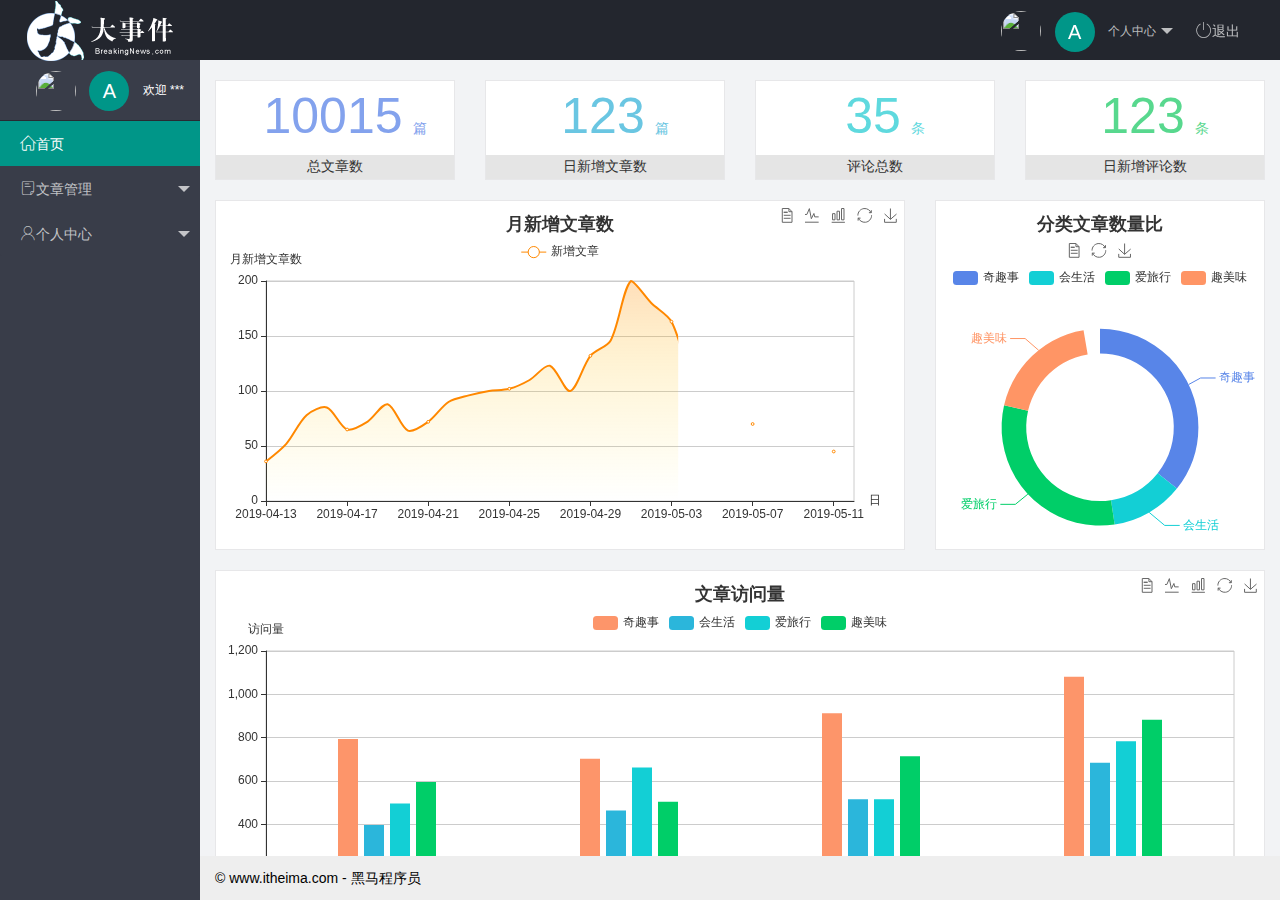
==== commit 6c82543f: "完成了主页功能的开发" ====
--- a/index.html
+++ b/index.html
@@ -2,84 +2,108 @@
 <html lang="en">
 
 <head>
-    <meta charset="UTF-8">
-    <meta name="viewport" content="width=device-width, initial-scale=1.0">
-    <title>Document</title>
+    <meta charset="UTF-8" />
+    <meta name="viewport" content="width=device-width, initial-scale=1.0" />
+    <title>后台主页</title>
+    <!-- 导入 layui 的样式表 -->
+    <link rel="stylesheet" href="/assets/lib/layui/css/layui.css" />
+    <!-- 导入第三方图标库 -->
+    <link rel="stylesheet" href="/assets/fonts/iconfont.css" />
+    <!-- 导入自己的样式表 -->
+    <link rel="stylesheet" href="/assets/css/index.css" />
 </head>
-<link rel="stylesheet" href="/assets/lib/layui/css/layui.css">
 
 <body class="layui-layout-body">
     <div class="layui-layout layui-layout-admin">
         <div class="layui-header">
-            <div class="layui-logo">layui 后台布局</div>
+            <div class="layui-logo">
+                <img src="/assets/images/logo.png" alt="" />
+            </div>
             <!-- 头部区域（可配合layui已有的水平导航） -->
-            <ul class="layui-nav layui-layout-left">
-                <li class="layui-nav-item"><a href="">控制台</a></li>
-                <li class="layui-nav-item"><a href="">商品管理</a></li>
-                <li class="layui-nav-item"><a href="">用户</a></li>
+            <ul class="layui-nav layui-layout-right">
                 <li class="layui-nav-item">
-                    <a href="javascript:;">其它系统</a>
+                    <a href="javascript:;" class="userinfo">
+                        <img src="http://t.cn/RCzsdCq" class="layui-nav-img" />
+                        <span class="text-avatar">A</span>
+                        个人中心
+                    </a>
                     <dl class="layui-nav-child">
-                        <dd><a href="">邮件管理</a></dd>
-                        <dd><a href="">消息管理</a></dd>
-                        <dd><a href="">授权管理</a></dd>
+                        <dd><a href="/user/user_info.html" target="fm">基本资料</a></dd>
+                        <dd><a href="#" target="fm">更换头像</a></dd>
+                        <dd><a href="#" target="fm">重置密码</a></dd>
                     </dl>
                 </li>
-            </ul>
-            <ul class="layui-nav layui-layout-right">
                 <li class="layui-nav-item">
-                    <a href="javascript:;">
-                        <img src="http://t.cn/RCzsdCq" class="layui-nav-img">
-                        贤心
-                    </a>
-                    <dl class="layui-nav-child">
-                        <dd><a href="">基本资料</a></dd>
-                        <dd><a href="">安全设置</a></dd>
-                    </dl>
+                    <a href="javascript:;" id="btnLogout"><span class="iconfont icon-tuichu"></span>退出</a>
                 </li>
-                <li class="layui-nav-item"><a href="">退了</a></li>
             </ul>
         </div>
 
         <div class="layui-side layui-bg-black">
             <div class="layui-side-scroll">
+                <div class="userinfo">
+                    <img src="http://t.cn/RCzsdCq" class="layui-nav-img" />
+                    <span class="text-avatar">A</span>
+                    <span id="welcome">欢迎 ***</span>
+                </div>
                 <!-- 左侧导航区域（可配合layui已有的垂直导航） -->
-                <ul class="layui-nav layui-nav-tree" lay-filter="test">
-                    <li class="layui-nav-item layui-nav-itemed">
-                        <a class="" href="javascript:;">所有商品</a>
+                <ul class="layui-nav layui-nav-tree" lay-shrink="all">
+                    <li class="layui-nav-item layui-this">
+                        <a href="/home/dashboard.html" target="fm"><span class="iconfont icon-home"></span>首页</a>
+                    </li>
+                    <li class="layui-nav-item">
+                        <a class="" href="javascript:;"><span class="iconfont icon-16"></span>文章管理</a>
                         <dl class="layui-nav-child">
-                            <dd><a href="javascript:;">列表一</a></dd>
-                            <dd><a href="javascript:;">列表二</a></dd>
-                            <dd><a href="javascript:;">列表三</a></dd>
-                            <dd><a href="">超链接</a></dd>
+                            <dd>
+                                <a href="/article/art_cate.html" target="fm"><i
+                                        class="layui-icon layui-icon-app"></i>文章类别</a>
+                            </dd>
+                            <dd>
+                                <a href="/article/art_list.html" target="fm"><i
+                                        class="layui-icon layui-icon-app"></i>文章列表</a>
+                            </dd>
+                            <dd>
+                                <a href="/article/art_pub.html" target="fm"><i
+                                        class="layui-icon layui-icon-app"></i>发布文章</a>
+                            </dd>
                         </dl>
                     </li>
                     <li class="layui-nav-item">
-                        <a href="javascript:;">解决方案</a>
+                        <a href="javascript:;"><span class="iconfont icon-user"></span>个人中心</a>
                         <dl class="layui-nav-child">
-                            <dd><a href="javascript:;">列表一</a></dd>
-                            <dd><a href="javascript:;">列表二</a></dd>
-                            <dd><a href="">超链接</a></dd>
+                            <dd>
+                                <a href="/user/user.html" target="fm"><i class="layui-icon layui-icon-app"></i>基本资料</a>
+                            </dd>
+                            <dd>
+                                <a href="#" target="fm"><i class="layui-icon layui-icon-app"></i>更换头像</a>
+                            </dd>
+                            <dd>
+                                <a href="#" target="fm"><i class="layui-icon layui-icon-app"></i>重置密码</a>
+                            </dd>
                         </dl>
                     </li>
-                    <li class="layui-nav-item"><a href="">云市场</a></li>
-                    <li class="layui-nav-item"><a href="">发布商品</a></li>
                 </ul>
             </div>
         </div>
 
         <div class="layui-body">
             <!-- 内容主体区域 -->
-            <div style="padding: 15px;">内容主体区域</div>
+            <iframe name="fm" src="/home/dashboard.html" frameborder="0"></iframe>
         </div>
 
         <div class="layui-footer">
             <!-- 底部固定区域 -->
-            © layui.com - 底部固定区域
+            © www.itheima.com - 黑马程序员
         </div>
     </div>
+    <!-- 导入 layui 的JS文件 -->
     <script src="/assets/lib/layui/layui.all.js"></script>
-
+    <!-- 导入 jQuery -->
+    <script src="/assets/lib/jquery.js"></script>
+    <!-- 导入自己封装的 baseAPI -->
+    <script src="/assets/js/baseAPI.js"></script>
+    <!-- 导入自己的 js 文件 -->
+    <script src="/assets/js/index.js"></script>
 </body>
 
 </html>--- a/assets/fonts/iconfont.css
+++ b/assets/fonts/iconfont.css
@@ -0,0 +1,37 @@
+@font-face {font-family: "iconfont";
+  src: url('iconfont.eot?t=1576139966484'); /* IE9 */
+  src: url('iconfont.eot?t=1576139966484#iefix') format('embedded-opentype'), /* IE6-IE8 */
+  url('[data-uri]') format('woff2'),
+  url('iconfont.woff?t=1576139966484') format('woff'),
+  url('iconfont.ttf?t=1576139966484') format('truetype'), /* chrome, firefox, opera, Safari, Android, iOS 4.2+ */
+  url('iconfont.svg?t=1576139966484#iconfont') format('svg'); /* iOS 4.1- */
+}
+
+.iconfont {
+  font-family: "iconfont" !important;
+  font-size: 16px;
+  font-style: normal;
+  -webkit-font-smoothing: antialiased;
+  -moz-osx-font-smoothing: grayscale;
+}
+
+.icon-home:before {
+  content: "\e6a9";
+}
+
+.icon-user:before {
+  content: "\e614";
+}
+
+.icon-pinglun:before {
+  content: "\e616";
+}
+
+.icon-tuichu:before {
+  content: "\e865";
+}
+
+.icon-16:before {
+  content: "\e615";
+}
+
--- a/assets/css/index.css
+++ b/assets/css/index.css
@@ -0,0 +1,40 @@
+iframe {
+    width: 100%;
+    height: 100%;
+}
+
+.layui-body {
+    overflow: hidden;
+}
+
+.userinfo {
+    height: 60px;
+    line-height: 60px;
+    text-align: center;
+    font-size: 12px;
+    user-select: none;
+}
+
+.layui-side-scroll .userinfo {
+    border-bottom: 1px solid #282b33;
+}
+
+.layui-nav-img {
+    width: 40px;
+    height: 40px;
+}
+
+.text-avatar {
+    display: inline-block;
+    width: 40px;
+    height: 40px;
+    background-color: #009688;
+    border-radius: 50%;
+    line-height: 40px;
+    text-align: center;
+    font-size: 20px;
+    color: #fff;
+    position: relative;
+    top: 4px;
+    margin-right: 10px;
+}